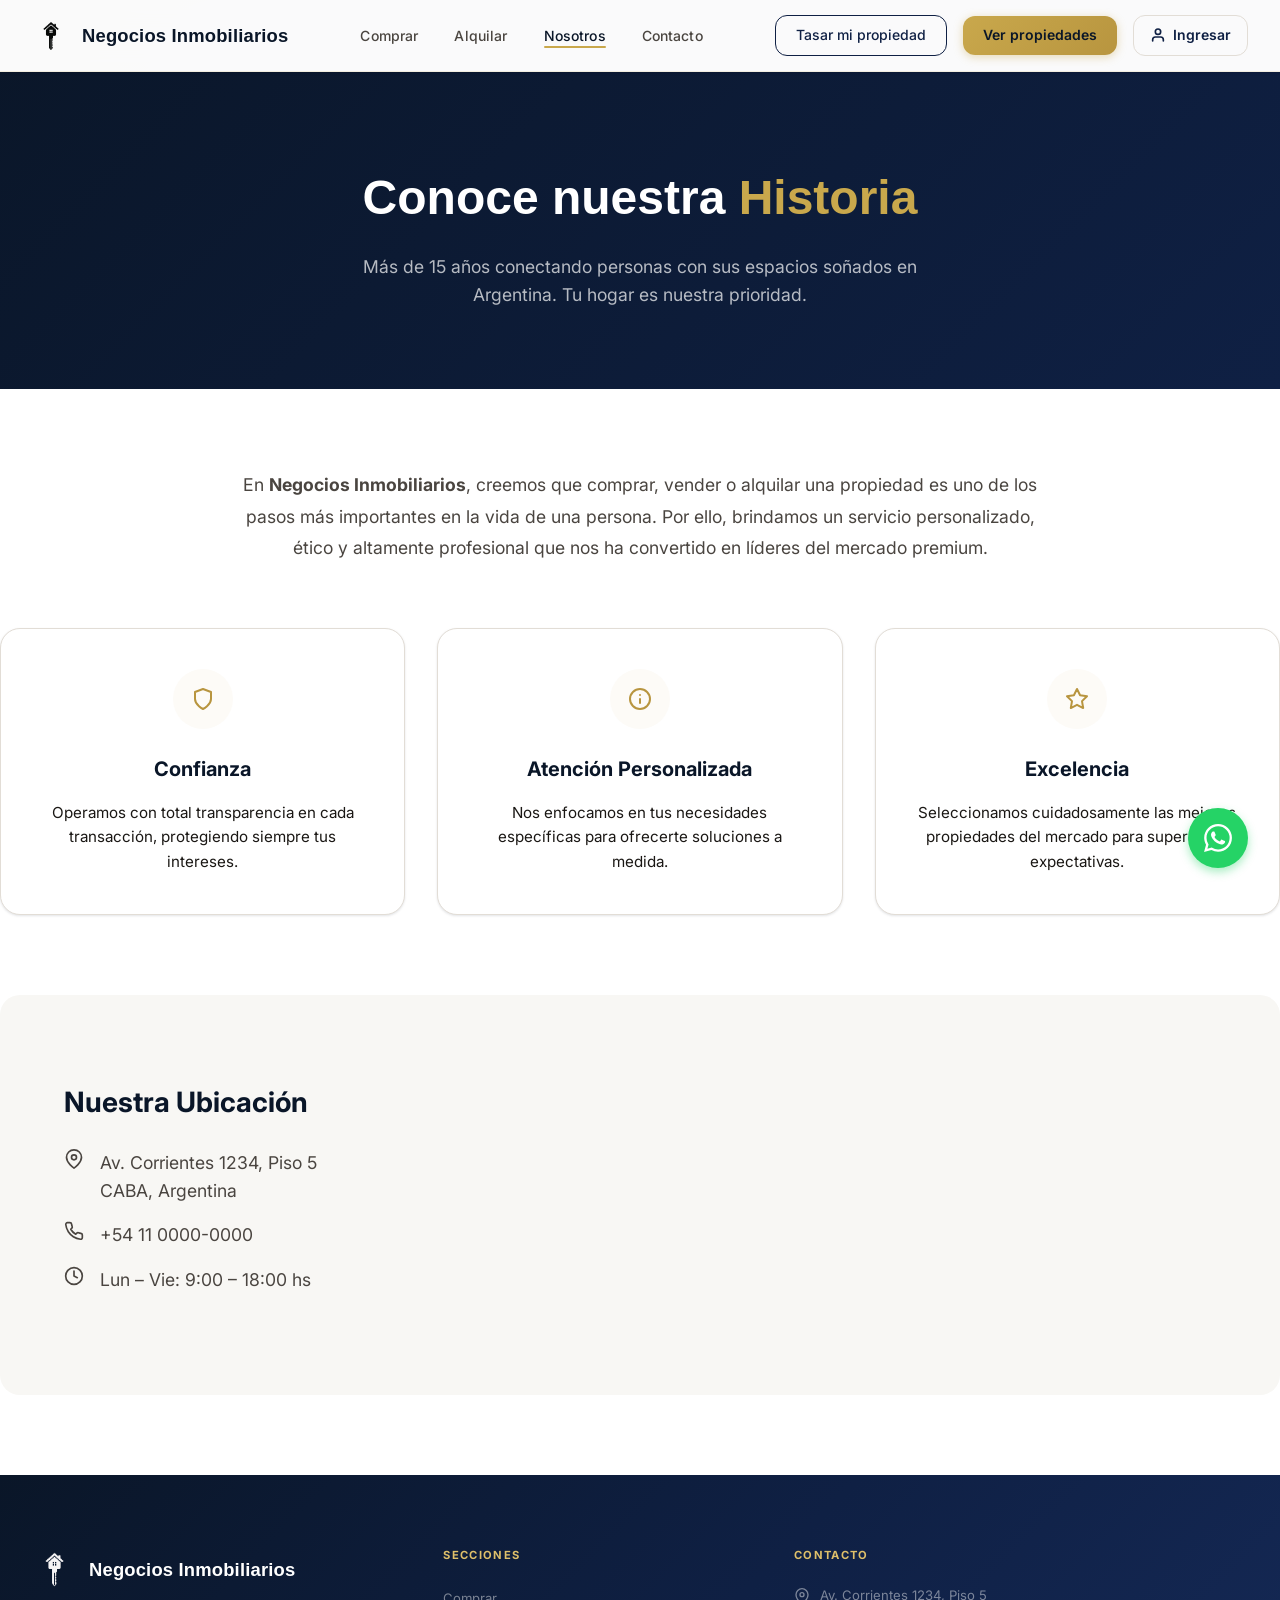
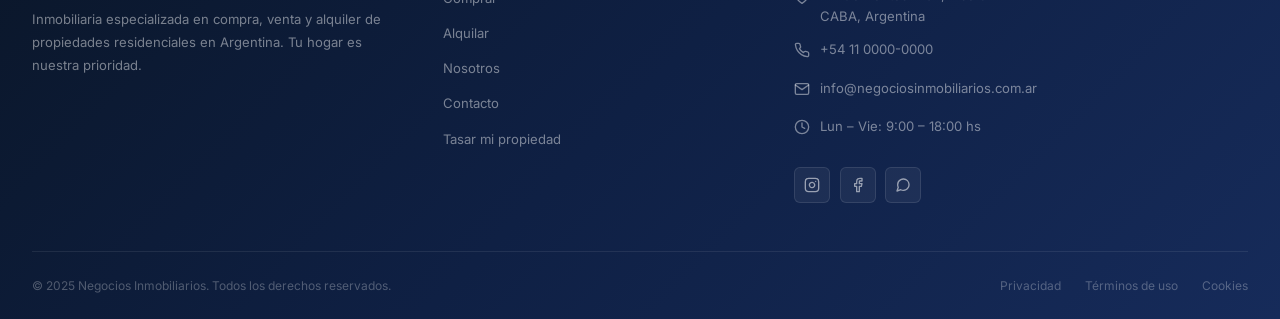
==== pages/nosotros.html @ 0c7b9d10 "proceso de perfeccionamiento de views y creación de nosotros" ====
<!DOCTYPE html>
<html lang="es-AR">
<head>
  <meta charset="UTF-8" />
  <meta name="viewport" content="width=device-width, initial-scale=1.0" />

  <title>Nosotros | Negocios Inmobiliarios</title>
  <meta name="description" content="Conoce la historia, visión y valores de Negocios Inmobiliarios. Especialistas en propiedades premium." />
  <meta name="robots" content="index, follow" />
  
  <!-- Favicon -->
  <link rel="icon" href="../assets/media/logo.ico" />

  <!-- Google Fonts -->
  <link rel="preconnect" href="https://fonts.googleapis.com" />
  <link rel="preconnect" href="https://fonts.gstatic.com" crossorigin />

  <!-- Stylesheets -->
  <link rel="stylesheet" href="../assets/styles/style.css" />
</head>

<body class="inner-page">

  <!-- =============================================
       NAVBAR
       ============================================= -->
  <header>
    <nav id="navbar" class="navbar scrolled" role="navigation" aria-label="Navegación principal">
      <a href="../index.html" class="nav-logo" aria-label="Negocios Inmobiliarios - Inicio">
        <img src="../assets/media/logoLight.png" alt="Negocios Inmobiliarios" class="logo-light" />
        <img src="../assets/media/logoDark.png" alt="Negocios Inmobiliarios" class="logo-dark" />
        <span class="logo-text">Negocios Inmobiliarios</span>
      </a>

      <ul class="nav-menu" role="list">
        <li><a href="../index.html#propiedades" class="nav-link" id="nav-comprar">Comprar</a></li>
        <li><a href="../index.html#propiedades" class="nav-link" id="nav-alquilar">Alquilar</a></li>
        <li><a href="nosotros.html" class="nav-link active" id="nav-nosotros">Nosotros</a></li>
        <li><a href="../index.html#contacto" class="nav-link" id="nav-contacto">Contacto</a></li>
      </ul>

      <div class="nav-actions">
        <a href="../index.html#contacto" class="nav-cta" id="nav-cta-tasar">Tasar mi propiedad</a>
        <a href="../index.html#propiedades" class="btn-nav-primary" id="nav-cta-ver">Ver propiedades</a>
        <a href="admin/panelAdmin.html" class="nav-login-btn" aria-label="Iniciar Sesión" title="Panel de Administración">
          <svg xmlns="http://www.w3.org/2000/svg" width="16" height="16" viewBox="0 0 24 24" fill="none" stroke="currentColor" stroke-width="2.5" stroke-linecap="round" stroke-linejoin="round" aria-hidden="true"><path d="M20 21v-2a4 4 0 0 0-4-4H8a4 4 0 0 0-4 4v2"/><circle cx="12" cy="7" r="4"/></svg>
          Ingresar
        </a>
      </div>

      <button class="hamburger" id="hamburger" aria-label="Abrir menú" aria-expanded="false" aria-controls="mobileNav">
        <span></span><span></span><span></span>
      </button>
    </nav>

    <!-- Mobile nav -->
    <nav id="mobileNav" class="mobile-nav" aria-label="Menú móvil">
      <a href="../index.html#propiedades" class="nav-link">Comprar</a>
      <a href="../index.html#propiedades" class="nav-link">Alquilar</a>
      <a href="nosotros.html" class="nav-link active">Nosotros</a>
      <a href="../index.html#contacto" class="nav-link">Contacto</a>
      <div class="mobile-nav-actions" style="flex-direction:column; gap:0.5rem;">
        <a href="../index.html#contacto" class="nav-cta" style="border-color:var(--navy-800);color:var(--navy-800); text-align:center;">Tasar mi propiedad</a>
        <a href="../index.html#propiedades" class="btn-nav-primary" style="text-align:center;">Ver propiedades</a>
        <a href="admin/panelAdmin.html" class="btn-nav-primary" style="background:var(--navy-900); color:var(--white); text-align:center; display:flex; align-items:center; justify-content:center; gap:0.5rem;">
          <svg xmlns="http://www.w3.org/2000/svg" width="16" height="16" viewBox="0 0 24 24" fill="none" stroke="currentColor" stroke-width="2.5" stroke-linecap="round" stroke-linejoin="round" aria-hidden="true"><path d="M20 21v-2a4 4 0 0 0-4-4H8a4 4 0 0 0-4 4v2"/><circle cx="12" cy="7" r="4"/></svg>
          Ingresar
        </a>
      </div>
    </nav>
  </header>

  <main>
    <!-- Hero Nosotros -->
    <section class="nosotros-hero">
      <div class="container">
        <h1 class="nosotros-title">Conoce nuestra <strong>Historia</strong></h1>
        <p class="nosotros-subtitle">Más de 15 años conectando personas con sus espacios soñados en Argentina. Tu hogar es nuestra prioridad.</p>
      </div>
    </section>

    <section class="nosotros-content container">
      <!-- Info Breve -->
      <div class="nosotros-info reveal">
        <p>En <strong>Negocios Inmobiliarios</strong>, creemos que comprar, vender o alquilar una propiedad es uno de los pasos más importantes en la vida de una persona. Por ello, brindamos un servicio personalizado, ético y altamente profesional que nos ha convertido en líderes del mercado premium.</p>
      </div>

      <!-- Valores -->
      <div class="nosotros-values reveal reveal-delay-1">
        <div class="value-card">
          <div class="value-icon">
            <svg xmlns="http://www.w3.org/2000/svg" width="24" height="24" viewBox="0 0 24 24" fill="none" stroke="currentColor" stroke-width="2" stroke-linecap="round" stroke-linejoin="round"><path d="M12 22s8-4 8-10V5l-8-3-8 3v7c0 6 8 10 8 10z"/></svg>
          </div>
          <h3 class="value-title">Confianza</h3>
          <p class="value-desc">Operamos con total transparencia en cada transacción, protegiendo siempre tus intereses.</p>
        </div>
        
        <div class="value-card">
          <div class="value-icon">
            <svg xmlns="http://www.w3.org/2000/svg" width="24" height="24" viewBox="0 0 24 24" fill="none" stroke="currentColor" stroke-width="2" stroke-linecap="round" stroke-linejoin="round"><circle cx="12" cy="12" r="10"/><line x1="12" y1="16" x2="12" y2="12"/><line x1="12" y1="8" x2="12.01" y2="8"/></svg>
          </div>
          <h3 class="value-title">Atención Personalizada</h3>
          <p class="value-desc">Nos enfocamos en tus necesidades específicas para ofrecerte soluciones a medida.</p>
        </div>
        
        <div class="value-card">
          <div class="value-icon">
            <svg xmlns="http://www.w3.org/2000/svg" width="24" height="24" viewBox="0 0 24 24" fill="none" stroke="currentColor" stroke-width="2" stroke-linecap="round" stroke-linejoin="round"><polygon points="12 2 15.09 8.26 22 9.27 17 14.14 18.18 21.02 12 17.77 5.82 21.02 7 14.14 2 9.27 8.91 8.26 12 2"/></svg>
          </div>
          <h3 class="value-title">Excelencia</h3>
          <p class="value-desc">Seleccionamos cuidadosamente las mejores propiedades del mercado para superar tus expectativas.</p>
        </div>
      </div>

      <!-- Location -->
      <div class="nosotros-location reveal reveal-delay-2">
        <div class="nosotros-address">
          <h3>Nuestra Ubicación</h3>
          <p>
            <svg xmlns="http://www.w3.org/2000/svg" width="20" height="20" viewBox="0 0 24 24" fill="none" stroke="currentColor" stroke-width="2" stroke-linecap="round" stroke-linejoin="round"><path d="M21 10c0 7-9 13-9 13s-9-6-9-13a9 9 0 0 1 18 0z"/><circle cx="12" cy="10" r="3"/></svg>
            Av. Corrientes 1234, Piso 5<br/>CABA, Argentina
          </p>
          <p>
            <svg xmlns="http://www.w3.org/2000/svg" width="20" height="20" viewBox="0 0 24 24" fill="none" stroke="currentColor" stroke-width="2" stroke-linecap="round" stroke-linejoin="round"><path d="M22 16.92v3a2 2 0 0 1-2.18 2 19.79 19.79 0 0 1-8.63-3.07 19.5 19.5 0 0 1-6-6 19.79 19.79 0 0 1-3.07-8.67A2 2 0 0 1 4.11 2h3a2 2 0 0 1 2 1.72 12.84 12.84 0 0 0 .7 2.81 2 2 0 0 1-.45 2.11L8.09 9.91a16 16 0 0 0 6 6l1.27-1.27a2 2 0 0 1 2.11-.45 12.84 12.84 0 0 0 2.81.7A2 2 0 0 1 22 16.92z"/></svg>
            +54 11 0000-0000
          </p>
          <p>
            <svg xmlns="http://www.w3.org/2000/svg" width="20" height="20" viewBox="0 0 24 24" fill="none" stroke="currentColor" stroke-width="2" stroke-linecap="round" stroke-linejoin="round"><circle cx="12" cy="12" r="10"/><polyline points="12 6 12 12 16 14"/></svg>
            Lun – Vie: 9:00 – 18:00 hs
          </p>
        </div>
        <div class="nosotros-map">
          <!-- Placeholder map using an iframe to an empty src or generic map view -->
          <iframe src="https://www.google.com/maps/embed?pb=!1m18!1m12!1m3!1d3284.0168878894506!2d-58.38414538477038!3d-34.6037388804594!2m3!1f0!2f0!3f0!3m2!1i1024!2i768!4f13.1!3m3!1m2!1s0x95bccacf73b06eeb%3A0xc6a8274d472bf624!2sAv.%20Corrientes%201234%2C%20C1043%20CABA!5e0!3m2!1sen!2sar!4v1680000000000!5m2!1sen!2sar" allowfullscreen="" loading="lazy" referrerpolicy="no-referrer-when-downgrade"></iframe>
        </div>
      </div>
    </section>
  </main>

  <!-- =============================================
       FOOTER
       ============================================= -->
  <footer class="footer" role="contentinfo">
    <div class="container">
      <div class="footer-grid">

        <!-- Brand -->
        <div class="footer-brand">
          <a href="../index.html" class="nav-logo" aria-label="Negocios Inmobiliarios">
            <img src="../assets/media/logoLight.png" alt="Negocios Inmobiliarios" style="height: 45px; width: auto;" />
            <span class="logo-text">Negocios Inmobiliarios</span>
          </a>
          <p class="footer-desc">
            Inmobiliaria especializada en compra, venta y alquiler de propiedades residenciales en Argentina. Tu hogar es nuestra prioridad.
          </p>
        </div>

        <!-- Secciones del Header -->
        <nav aria-labelledby="footer-sections-title">
          <div class="footer-col-title" id="footer-sections-title">Secciones</div>
          <ul class="footer-links">
            <li><a href="../index.html#propiedades">Comprar</a></li>
            <li><a href="../index.html#propiedades">Alquilar</a></li>
            <li><a href="nosotros.html">Nosotros</a></li>
            <li><a href="../index.html#contacto">Contacto</a></li>
            <li><a href="../index.html#contacto">Tasar mi propiedad</a></li>
          </ul>
        </nav>

        <!-- Contacto y Redes Sociales -->
        <div>
          <div class="footer-col-title">Contacto</div>
          <address class="footer-contact" style="font-style:normal;">
            <div class="footer-contact-item">
              <span class="footer-contact-icon" aria-hidden="true"><svg xmlns="http://www.w3.org/2000/svg" width="16" height="16" viewBox="0 0 24 24" fill="none" stroke="currentColor" stroke-width="2" stroke-linecap="round" stroke-linejoin="round"><path d="M21 10c0 7-9 13-9 13s-9-6-9-13a9 9 0 0 1 18 0z"></path><circle cx="12" cy="10" r="3"></circle></svg></span>
              <span>Av. Corrientes 1234, Piso 5<br>CABA, Argentina</span>
            </div>
            <div class="footer-contact-item">
              <span class="footer-contact-icon" aria-hidden="true"><svg xmlns="http://www.w3.org/2000/svg" width="16" height="16" viewBox="0 0 24 24" fill="none" stroke="currentColor" stroke-width="2" stroke-linecap="round" stroke-linejoin="round"><path d="M22 16.92v3a2 2 0 0 1-2.18 2 19.79 19.79 0 0 1-8.63-3.07 19.5 19.5 0 0 1-6-6 19.79 19.79 0 0 1-3.07-8.67A2 2 0 0 1 4.11 2h3a2 2 0 0 1 2 1.72 12.84 12.84 0 0 0 .7 2.81 2 2 0 0 1-.45 2.11L8.09 9.91a16 16 0 0 0 6 6l1.27-1.27a2 2 0 0 1 2.11-.45 12.84 12.84 0 0 0 2.81.7A2 2 0 0 1 22 16.92z"></path></svg></span>
              <a href="tel:+541100000000" style="color:inherit;">+54 11 0000-0000</a>
            </div>
            <div class="footer-contact-item">
              <span class="footer-contact-icon" aria-hidden="true"><svg xmlns="http://www.w3.org/2000/svg" width="16" height="16" viewBox="0 0 24 24" fill="none" stroke="currentColor" stroke-width="2" stroke-linecap="round" stroke-linejoin="round"><path d="M4 4h16c1.1 0 2 .9 2 2v12c0 1.1-.9 2-2 2H4c-1.1 0-2-.9-2-2V6c0-1.1.9-2 2-2z"></path><polyline points="22,6 12,13 2,6"></polyline></svg></span>
              <a href="mailto:info@negociosinmobiliarios.com.ar" style="color:inherit;">info@negociosinmobiliarios.com.ar</a>
            </div>
            <div class="footer-contact-item">
              <span class="footer-contact-icon" aria-hidden="true"><svg xmlns="http://www.w3.org/2000/svg" width="16" height="16" viewBox="0 0 24 24" fill="none" stroke="currentColor" stroke-width="2" stroke-linecap="round" stroke-linejoin="round"><circle cx="12" cy="12" r="10"></circle><polyline points="12 6 12 12 16 14"></polyline></svg></span>
              <span>Lun – Vie: 9:00 – 18:00 hs</span>
            </div>
          </address>

          <!-- Redes Sociales movidas aquí -->
          <div class="footer-socials" aria-label="Redes sociales" style="margin-top: 1.5rem;">
            <a href="#" class="social-btn" aria-label="Instagram">
              <svg xmlns="http://www.w3.org/2000/svg" width="16" height="16" viewBox="0 0 24 24" fill="none" stroke="currentColor" stroke-width="2" stroke-linecap="round" stroke-linejoin="round"><rect width="20" height="20" x="2" y="2" rx="5"/><path d="M16 11.37A4 4 0 1 1 12.63 8 4 4 0 0 1 16 11.37z"/><line x1="17.5" x2="17.51" y1="6.5" y2="6.5"/></svg>
            </a>
            <a href="#" class="social-btn" aria-label="Facebook">
              <svg xmlns="http://www.w3.org/2000/svg" width="16" height="16" viewBox="0 0 24 24" fill="none" stroke="currentColor" stroke-width="2" stroke-linecap="round" stroke-linejoin="round"><path d="M18 2h-3a5 5 0 0 0-5 5v3H7v4h3v8h4v-8h3l1-4h-4V7a1 1 0 0 1 1-1h3z"/></svg>
            </a>
            <a href="https://wa.me/541100000000" class="social-btn" aria-label="WhatsApp" target="_blank" rel="noopener noreferrer">
              <svg xmlns="http://www.w3.org/2000/svg" width="16" height="16" viewBox="0 0 24 24" fill="none" stroke="currentColor" stroke-width="2" stroke-linecap="round" stroke-linejoin="round"><path d="M21 11.5a8.38 8.38 0 0 1-.9 3.8 8.5 8.5 0 0 1-7.6 4.7 8.38 8.38 0 0 1-3.8-.9L3 21l1.9-5.7a8.38 8.38 0 0 1-.9-3.8 8.5 8.5 0 0 1 4.7-7.6 8.38 8.38 0 0 1 3.8-.9h.5a8.48 8.48 0 0 1 8 8v.5z"/></svg>
            </a>
          </div>
        </div>

      </div>

      <div class="footer-bottom">
        <span>© 2025 Negocios Inmobiliarios. Todos los derechos reservados.</span>
        <nav class="footer-bottom-links" aria-label="Links legales">
          <a href="#">Privacidad</a>
          <a href="#">Términos de uso</a>
          <a href="#">Cookies</a>
        </nav>
      </div>
    </div>
  </footer>

  <!-- WhatsApp Flotante -->
  <a href="https://wa.me/541100000000" class="whatsapp-float" target="_blank" rel="noopener noreferrer" aria-label="Contactar por WhatsApp">
    <svg xmlns="http://www.w3.org/2000/svg" width="28" height="28" viewBox="0 0 24 24" fill="currentColor">
      <path d="M17.472 14.382c-.297-.149-1.758-.867-2.03-.967-.273-.099-.471-.148-.67.15-.197.297-.767.966-.94 1.164-.173.199-.347.223-.644.075-.297-.15-1.255-.463-2.39-1.475-.883-.788-1.48-1.761-1.653-2.059-.173-.297-.018-.458.13-.606.134-.133.298-.347.446-.52.149-.174.198-.298.298-.497.099-.198.05-.371-.025-.52-.075-.149-.669-1.612-.916-2.207-.242-.579-.487-.5-.669-.51a12.8 12.8 0 0 0-.57-.01c-.198 0-.52.074-.792.372-.272.297-1.04 1.016-1.04 2.479 0 1.462 1.065 2.875 1.213 3.074.149.198 2.096 3.2 5.077 4.487.709.306 1.262.489 1.694.625.712.227 1.36.195 1.871.118.571-.085 1.758-.719 2.006-1.413.248-.694.248-1.289.173-1.413-.074-.124-.272-.198-.57-.347m-5.421 7.403h-.004a9.87 9.87 0 0 1-5.031-1.378l-.361-.214-3.741.982.998-3.648-.235-.374a9.86 9.86 0 0 1-1.51-5.26c.001-5.45 4.436-9.884 9.888-9.884 2.64 0 5.122 1.03 6.988 2.898a9.825 9.825 0 0 1 2.893 6.994c-.003 5.45-4.437 9.884-9.885 9.884m8.413-18.297A11.815 11.815 0 0 0 12.05 0C5.495 0 .16 5.335.157 11.892c0 2.096.547 4.142 1.588 5.945L.057 24l6.305-1.654a11.882 11.882 0 0 0 5.683 1.448h.005c6.554 0 11.89-5.335 11.893-11.893a11.821 11.821 0 0 0-3.48-8.413Z"/>
    </svg>
  </a>

  <!-- JS -->
  <script src="../assets/js/main.js" defer></script>
</body>
</html>
---- assets/styles/style.css ----
/* =============================================
   NEGOCIOS INMOBILIARIOS — STYLESHEET PREMIUM
   Paleta: Navy · Blanco · Dorado
   ============================================= */

/* --- Google Fonts --- */
@import url('https://fonts.googleapis.com/css2?family=Playfair+Display:wght@400;500;600;700&family=Inter:wght@300;400;500;600;700&display=swap');

/* --- CSS Custom Properties --- */
:root {
  --navy-900: #0a1628;
  --navy-800: #0f2044;
  --navy-700: #162b5a;
  --navy-600: #1e3a73;
  --navy-500: #264d96;

  --gold-400: #c9a84c;
  --gold-500: #b8953f;
  --gold-300: #dfc06a;
  --gold-100: #f5e8c0;

  --white: #ffffff;
  --off-white: #f8f7f4;
  --gray-100: #f0ede8;
  --gray-200: #e2ddd6;
  --gray-300: #c8c1b8;
  --gray-500: #8a8278;
  --gray-700: #4a4540;
  --gray-900: #1a1714;

  --font-heading: 'Space Grotesk', sans-serif;
  --font-body: 'Inter', -apple-system, sans-serif;

  --shadow-sm: 0 1px 3px rgba(10, 22, 40, 0.08), 0 1px 2px rgba(10, 22, 40, 0.04);
  --shadow-md: 0 4px 16px rgba(10, 22, 40, 0.10), 0 2px 6px rgba(10, 22, 40, 0.06);
  --shadow-lg: 0 10px 40px rgba(10, 22, 40, 0.14), 0 4px 12px rgba(10, 22, 40, 0.08);
  --shadow-xl: 0 20px 60px rgba(10, 22, 40, 0.20);

  --radius-sm: 6px;
  --radius-md: 12px;
  --radius-lg: 20px;
  --radius-xl: 32px;

  --transition: 0.3s cubic-bezier(0.4, 0, 0.2, 1);
  --transition-slow: 0.5s cubic-bezier(0.4, 0, 0.2, 1);
}

/* --- Reset & Base --- */
*,
*::before,
*::after {
  box-sizing: border-box;
  margin: 0;
  padding: 0;
}

html {
  scroll-behavior: smooth;
  font-size: 16px;
}

body {
  font-family: var(--font-body);
  color: var(--gray-900);
  background-color: var(--white);
  line-height: 1.6;
  -webkit-font-smoothing: antialiased;
  overflow-x: hidden;
}

img {
  display: block;
  max-width: 100%;
  height: auto;
}

a {
  text-decoration: none;
  color: inherit;
}

ul {
  list-style: none;
}

button {
  cursor: pointer;
  border: none;
  background: none;
  font-family: inherit;
}

input,
select,
textarea {
  font-family: inherit;
}

select {
  appearance: none;
  -webkit-appearance: none;
  -moz-appearance: none;
  background-image: url("data:image/svg+xml;charset=UTF-8,%3csvg xmlns='http://www.w3.org/2000/svg' viewBox='0 0 24 24' fill='none' stroke='%230a1628' stroke-width='2' stroke-linecap='round' stroke-linejoin='round'%3e%3cpolyline points='6 9 12 15 18 9'%3e%3c/polyline%3e%3c/svg%3e");
  background-repeat: no-repeat;
  background-position: right 0.75rem center;
  background-size: 16px;
  padding-right: 2rem;
}

/* =============================================
   NAVBAR
   ============================================= */
.navbar {
  position: fixed;
  top: 0;
  left: 0;
  right: 0;
  z-index: 1000;
  padding: 0 2rem;
  height: 72px;
  display: flex;
  align-items: center;
  justify-content: space-between;
  transition: background var(--transition), box-shadow var(--transition);
  background: transparent;
}

.navbar.scrolled {
  background: rgba(255, 255, 255, 0.96);
  backdrop-filter: blur(16px);
  -webkit-backdrop-filter: blur(16px);
  box-shadow: var(--shadow-sm);
  border-bottom: 1px solid rgba(201, 168, 76, 0.15);
}

.navbar.scrolled .nav-logo-text {
  color: var(--navy-900);
}

.navbar.scrolled .nav-logo-sub {
  color: var(--gold-500);
}

.navbar.scrolled .nav-link {
  color: var(--gray-700);
}

.navbar.scrolled .nav-link:hover {
  color: var(--navy-800);
}

.navbar.scrolled .nav-cta {
  border-color: var(--navy-800);
  color: var(--navy-800);
}

.navbar.scrolled .nav-cta:hover {
  background: var(--navy-800);
  color: var(--white);
}

.navbar.scrolled .hamburger span {
  background: var(--navy-900);
}

.nav-logo {
  display: flex;
  align-items: center;
  gap: 0.75rem;
  text-decoration: none;
  flex-shrink: 0;
}

.nav-logo img {
  height: 38px;
  width: auto;
  display: block;
}

.logo-text {
  font-family: var(--font-heading);
  font-size: 1.15rem;
  font-weight: 600;
  color: var(--white);
  letter-spacing: 0.01em;
  transition: color var(--transition);
}

.navbar.scrolled .logo-text,
.navbar.nav-open .logo-text {
  color: var(--navy-900);
}

/* Default (transparent navbar, on top of hero): show light logo, hide dark */
.nav-logo .logo-light {
  display: block;
}

.nav-logo .logo-dark {
  display: none;
}

/* Scrolled navbar (white background): show dark logo, hide light */
.navbar.scrolled .nav-logo .logo-light {
  display: none;
}

.navbar.scrolled .nav-logo .logo-dark {
  display: block;
}

/* Mobile nav open state on navbar */
.navbar.nav-open {
  background: rgba(255, 255, 255, 0.96) !important;
  backdrop-filter: blur(16px);
  -webkit-backdrop-filter: blur(16px);
  box-shadow: var(--shadow-sm);
  border-bottom: 1px solid rgba(201, 168, 76, 0.15);
}

.navbar.nav-open .nav-logo .logo-light {
  display: none;
}

.navbar.nav-open .nav-logo .logo-dark {
  display: block;
}

.navbar.nav-open .nav-link {
  color: var(--gray-700);
}

.navbar.nav-open .nav-cta {
  border-color: var(--navy-800);
  color: var(--navy-800);
}

.navbar.nav-open .nav-login-btn {
  color: var(--navy-800);
  border-color: var(--gray-200);
}

.navbar.nav-open .nav-login-btn:hover {
  background: var(--navy-800);
  color: var(--white);
  border-color: var(--navy-800);
}

.navbar.nav-open .hamburger span {
  background: var(--navy-900);
}

.nav-logo-sub {
  font-size: 0.58rem;
  font-weight: 400;
  letter-spacing: 0.15em;
  text-transform: uppercase;
  display: block;
  color: var(--gold-300);
  transition: color var(--transition);
}

.nav-menu {
  display: flex;
  align-items: center;
  gap: 0.25rem;
}

.nav-link {
  font-size: 0.875rem;
  font-weight: 500;
  color: rgba(255, 255, 255, 0.9);
  padding: 0.5rem 1rem;
  border-radius: var(--radius-sm);
  transition: color var(--transition), background var(--transition);
  letter-spacing: 0.01em;
  position: relative;
}

.nav-link::after {
  content: '';
  position: absolute;
  bottom: 4px;
  left: 50%;
  right: 50%;
  height: 2px;
  background: var(--gold-400);
  border-radius: 2px;
  transition: left var(--transition), right var(--transition);
}

.nav-link:hover::after,
.nav-link.active::after {
  left: 1rem;
  right: 1rem;
}

.nav-link:hover {
  color: var(--white);
}

.nav-actions {
  display: flex;
  align-items: center;
  gap: 1rem;
}

.nav-cta {
  font-size: 0.875rem;
  font-weight: 500;
  padding: 0.5rem 1.25rem;
  border-radius: var(--radius-md);
  border: 1.5px solid rgba(255, 255, 255, 0.7);
  color: var(--white);
  transition: all var(--transition);
}

.nav-cta:hover {
  background: rgba(255, 255, 255, 0.15);
  border-color: var(--white);
}

.btn-nav-primary {
  font-size: 0.875rem;
  font-weight: 600;
  padding: 0.5rem 1.25rem;
  border-radius: var(--radius-md);
  background: linear-gradient(135deg, var(--gold-400), var(--gold-500));
  color: var(--navy-900);
  transition: all var(--transition);
  box-shadow: 0 2px 10px rgba(201, 168, 76, 0.4);
}

.btn-nav-primary:hover {
  transform: translateY(-1px);
  box-shadow: 0 4px 16px rgba(201, 168, 76, 0.5);
}

.nav-login-btn {
  display: flex;
  align-items: center;
  gap: 0.45rem;
  font-size: 0.875rem;
  font-weight: 600;
  padding: 0.5rem 1rem;
  border-radius: var(--radius-md);
  border: 1.5px solid rgba(255, 255, 255, 0.4);
  color: var(--white);
  transition: all var(--transition);
}

.nav-login-btn:hover {
  background: var(--white);
  color: var(--navy-900);
  border-color: var(--white);
}

.navbar.scrolled .nav-login-btn {
  color: var(--navy-800);
  border-color: var(--gray-200);
}

.navbar.scrolled .nav-login-btn:hover {
  background: var(--navy-800);
  color: var(--white);
  border-color: var(--navy-800);
}

.hamburger {
  display: none;
  flex-direction: column;
  gap: 5px;
  padding: 6px;
  cursor: pointer;
}

.hamburger span {
  display: block;
  width: 24px;
  height: 2px;
  background: var(--white);
  border-radius: 2px;
  transition: all var(--transition);
}

.hamburger.open span:nth-child(1) {
  transform: translateY(7px) rotate(45deg);
}

.hamburger.open span:nth-child(2) {
  opacity: 0;
}

.hamburger.open span:nth-child(3) {
  transform: translateY(-7px) rotate(-45deg);
}

.mobile-nav {
  display: none;
  position: fixed;
  top: 72px;
  left: 0;
  right: 0;
  background: var(--white);
  border-bottom: 1px solid var(--gray-200);
  padding: 1rem 2rem 1.5rem;
  z-index: 999;
  box-shadow: var(--shadow-lg);
  transform: translateY(-110%);
  opacity: 0;
  transition: transform var(--transition), opacity var(--transition);
}

.mobile-nav.open {
  transform: translateY(0);
  opacity: 1;
}

.mobile-nav .nav-link {
  color: var(--gray-700);
  display: block;
  padding: 0.75rem 0;
  border-bottom: 1px solid var(--gray-100);
}

.mobile-nav .nav-link::after {
  display: none;
}

.mobile-nav .nav-link:last-of-type {
  border-bottom: none;
}

.mobile-nav .nav-link:hover {
  color: var(--navy-800);
}

.mobile-nav-actions {
  display: flex;
  gap: 0.75rem;
  margin-top: 1.25rem;
}

/* =============================================
   HERO SECTION
   ============================================= */
.hero {
  position: relative;
  min-height: 100vh;
  display: flex;
  flex-direction: column;
  align-items: center;
  justify-content: center;
  overflow: hidden;
  padding: 0 1.5rem;
}

.hero-bg {
  position: absolute;
  inset: 0;
  background-image: url('../media/hero.jpg');
  background-size: cover;
  background-position: center 40%;
  z-index: 0;
  transform: scale(1.05);
  animation: heroZoom 12s ease-out forwards;
}

@keyframes heroZoom {
  from {
    transform: scale(1.05);
  }

  to {
    transform: scale(1.0);
  }
}

.hero-overlay {
  position: absolute;
  inset: 0;
  background: linear-gradient(to bottom, rgba(10, 22, 40, 0.45) 0%, rgba(10, 22, 40, 0.3) 50%, rgba(10, 22, 40, 0.65) 100%);
  z-index: 1;
}

.hero-content {
  position: relative;
  z-index: 2;
  text-align: center;
  max-width: 860px;
  width: 100%;
  animation: fadeUp 0.9s ease-out 0.2s both;
}

@keyframes fadeUp {
  from {
    opacity: 0;
    transform: translateY(30px);
  }

  to {
    opacity: 1;
    transform: translateY(0);
  }
}

.hero-badge {
  display: inline-flex;
  align-items: center;
  gap: 0.5rem;
  background: rgba(201, 168, 76, 0.15);
  border: 1px solid rgba(201, 168, 76, 0.4);
  border-radius: 100px;
  padding: 0.35rem 1rem;
  font-size: 0.72rem;
  font-weight: 600;
  color: var(--gold-300);
  letter-spacing: 0.12em;
  text-transform: uppercase;
  margin-bottom: 1.5rem;
  backdrop-filter: blur(8px);
}

.hero-badge-dot {
  width: 6px;
  height: 6px;
  border-radius: 50%;
  background: var(--gold-400);
  animation: pulse 2s infinite;
}

@keyframes pulse {

  0%,
  100% {
    opacity: 1;
    transform: scale(1);
  }

  50% {
    opacity: 0.5;
    transform: scale(1.5);
  }
}

.hero-title {
  font-family: var(--font-heading);
  font-size: clamp(2.8rem, 6vw, 5.5rem);
  font-weight: 400;
  color: var(--white);
  line-height: 1.08;
  letter-spacing: -0.01em;
  margin-bottom: 1.25rem;
  text-shadow: 0 4px 16px rgba(0, 0, 0, 0.5), 0 2px 8px rgba(0, 0, 0, 0.4);
}

.hero-title strong {
  font-weight: 600;
  color: var(--gold-300);
  display: block;
}

.hero-subtitle {
  font-size: clamp(1rem, 2vw, 1.15rem);
  color: rgba(255, 255, 255, 0.95);
  max-width: 520px;
  margin: 0 auto 2.5rem;
  font-weight: 500;
  line-height: 1.7;
  text-shadow: 0 2px 8px rgba(0, 0, 0, 0.5);
}

/* Search Bar */
.hero-search {
  background: rgba(255, 255, 255, 0.97);
  backdrop-filter: blur(20px);
  border-radius: var(--radius-xl);
  padding: 0.5rem;
  display: flex;
  align-items: center;
  box-shadow: var(--shadow-xl), 0 0 0 1px rgba(201, 168, 76, 0.2);
  max-width: 800px;
  margin: 0 auto;
  animation: fadeUp 0.9s ease-out 0.5s both;
}

.search-group {
  flex: 1;
  display: flex;
  flex-direction: column;
  padding: 0.5rem 1.25rem;
  border-right: 1px solid var(--gray-200);
}

.search-group:last-of-type {
  border-right: none;
}

.search-group label {
  display: block;
  font-size: 0.6rem;
  font-weight: 700;
  letter-spacing: 0.12em;
  text-transform: uppercase;
  color: var(--navy-700);
  margin-bottom: 3px;
}

.search-group input,
.search-group select {
  border: none;
  outline: none;
  background-color: transparent;
  font-size: 0.875rem;
  color: var(--gray-900);
  font-weight: 500;
}

.search-group select {
  cursor: pointer;
  background-position: right center;
  padding-right: 1.5rem;
  border-radius: var(--radius-sm);
}

.search-group select option {
  background: var(--white);
  color: var(--navy-900);
}

.search-group select option:checked,
.search-group select option:hover {
  background: #3b82f6 linear-gradient(0deg, #3b82f6 0%, #3b82f6 100%);
  color: var(--white);
}

.search-group input::placeholder {
  color: var(--gray-500);
  font-weight: 400;
}

.btn-search {
  background: linear-gradient(135deg, var(--navy-800), var(--navy-700));
  color: var(--white);
  font-size: 0.875rem;
  font-weight: 600;
  padding: 0.875rem 1.75rem;
  border-radius: calc(var(--radius-xl) - 4px);
  display: flex;
  align-items: center;
  gap: 0.5rem;
  transition: all var(--transition);
  letter-spacing: 0.03em;
  white-space: nowrap;
  flex-shrink: 0;
}

.btn-search:hover {
  background: linear-gradient(135deg, var(--gold-500), var(--gold-400));
  color: var(--navy-900);
  transform: scale(1.02);
  box-shadow: 0 4px 16px rgba(201, 168, 76, 0.4);
}

/* Hero Stats */
.hero-stats {
  position: relative;
  z-index: 2;
  display: flex;
  gap: 2.5rem;
  margin-top: 3.5rem;
  justify-content: center;
  animation: fadeUp 0.9s ease-out 0.7s both;
}

.stat-item {
  text-align: center;
}

.stat-value {
  font-family: var(--font-heading);
  font-size: 2.2rem;
  font-weight: 600;
  color: var(--gold-300);
  line-height: 1;
}

.stat-label {
  font-size: 0.68rem;
  font-weight: 500;
  color: rgba(255, 255, 255, 0.65);
  letter-spacing: 0.08em;
  text-transform: uppercase;
  margin-top: 4px;
}

.stat-divider {
  width: 1px;
  background: rgba(255, 255, 255, 0.18);
  align-self: stretch;
}

.hero-scroll {
  position: absolute;
  bottom: 2.5rem;
  left: 50%;
  transform: translateX(-50%);
  z-index: 2;
  display: flex;
  flex-direction: column;
  align-items: center;
  gap: 0.5rem;
  color: rgba(255, 255, 255, 0.55);
  font-size: 0.65rem;
  letter-spacing: 0.12em;
  text-transform: uppercase;
  animation: fadeUp 0.9s ease-out 1s both;
}

.scroll-line {
  width: 1px;
  height: 40px;
  background: linear-gradient(to bottom, rgba(255, 255, 255, 0.55), transparent);
  animation: scrollAnim 2s ease-in-out infinite;
}

@keyframes scrollAnim {
  0% {
    height: 40px;
    opacity: 1;
  }

  100% {
    height: 8px;
    opacity: 0;
  }
}

/* =============================================
   COMMONS
   ============================================= */
section {
  padding: 6rem 0;
}

.container {
  max-width: 1280px;
  margin: 0 auto;
  padding: 0 2rem;
}

.section-header {
  display: flex;
  align-items: flex-end;
  justify-content: space-between;
  margin-bottom: 3rem;
  gap: 1rem;
}

.section-tag {
  font-size: 0.68rem;
  font-weight: 700;
  letter-spacing: 0.15em;
  text-transform: uppercase;
  color: var(--gold-500);
  margin-bottom: 0.5rem;
  display: block;
}

.section-title {
  font-family: var(--font-heading);
  font-size: clamp(1.8rem, 3.5vw, 2.8rem);
  font-weight: 400;
  color: var(--navy-900);
  line-height: 1.15;
}

.section-title strong {
  font-weight: 600;
}

.section-subtitle {
  font-size: 0.875rem;
  color: var(--gray-500);
  max-width: 460px;
  line-height: 1.7;
  margin-top: 0.5rem;
}

.section-link {
  font-size: 0.875rem;
  font-weight: 600;
  color: var(--navy-700);
  display: flex;
  align-items: center;
  gap: 0.4rem;
  letter-spacing: 0.03em;
  transition: all var(--transition);
  white-space: nowrap;
  flex-shrink: 0;
}

.section-link:hover {
  color: var(--gold-500);
  gap: 0.7rem;
}

/* =============================================
   FILTERS & GRID
   ============================================= */
.listings-controls {
  display: flex;
  align-items: center;
  justify-content: space-between;
  margin-bottom: 2rem;
  flex-wrap: wrap;
  gap: 1rem;
}

.filter-tabs {
  display: flex;
  align-items: center;
  gap: 0.5rem;
  flex-wrap: wrap;
}

.filter-tab {
  font-size: 0.78rem;
  font-weight: 600;
  padding: 0.45rem 1.1rem;
  border-radius: 100px;
  border: 1.5px solid var(--gray-200);
  color: var(--gray-500);
  transition: all var(--transition);
  background: var(--white);
}

.filter-tab:hover {
  border-color: var(--navy-600);
  color: var(--navy-700);
}

.filter-tab.active {
  background: var(--navy-800);
  border-color: var(--navy-800);
  color: var(--white);
  box-shadow: var(--shadow-md);
}

.sort-control {
  display: flex;
  align-items: center;
  gap: 0.5rem;
  font-size: 0.78rem;
  color: var(--gray-500);
}

.sort-control select {
  border: none;
  outline: none;
  font-size: 0.82rem;
  font-weight: 600;
  color: var(--navy-800);
  cursor: pointer;
  background-color: transparent;
  background-image: url("data:image/svg+xml;charset=UTF-8,%3csvg xmlns='http://www.w3.org/2000/svg' viewBox='0 0 24 24' fill='none' stroke='%230f2044' stroke-width='2' stroke-linecap='round' stroke-linejoin='round'%3e%3cpolyline points='6 9 12 15 18 9'%3e%3c/polyline%3e%3c/svg%3e");
  background-position: right center;
  padding-right: 1.25rem;
}

/* =============================================
   PROPERTY CARDS
   ============================================= */
.properties-grid {
  display: grid;
  grid-template-columns: repeat(4, 1fr);
  gap: 1.5rem;
}

.property-card {
  background: var(--white);
  border-radius: var(--radius-lg);
  overflow: hidden;
  box-shadow: var(--shadow-sm);
  border: 1px solid var(--gray-100);
  transition: transform var(--transition), box-shadow var(--transition);
  cursor: pointer;
}

.property-card:hover {
  transform: translateY(-6px);
  box-shadow: var(--shadow-lg);
}

.card-image-wrap {
  position: relative;
  overflow: hidden;
  aspect-ratio: 4/3;
}

.card-image-wrap img {
  width: 100%;
  height: 100%;
  object-fit: cover;
  transition: transform var(--transition-slow);
}

.property-card:hover .card-image-wrap img {
  transform: scale(1.06);
}

.card-badge {
  position: absolute;
  top: 0.875rem;
  left: 0.875rem;
  font-size: 0.62rem;
  font-weight: 700;
  letter-spacing: 0.1em;
  text-transform: uppercase;
  padding: 0.28rem 0.7rem;
  border-radius: 100px;
  backdrop-filter: blur(8px);
}

.badge-disponible {
  background: rgba(16, 185, 129, 0.88);
  color: var(--white);
}

.badge-reservado {
  background: rgba(245, 158, 11, 0.9);
  color: var(--white);
}

.badge-vendido {
  background: rgba(239, 68, 68, 0.88);
  color: var(--white);
}

.card-favorite {
  position: absolute;
  top: 0.875rem;
  right: 0.875rem;
  width: 32px;
  height: 32px;
  background: rgba(255, 255, 255, 0.92);
  border-radius: 50%;
  display: flex;
  align-items: center;
  justify-content: center;
  font-size: 0.875rem;
  transition: all var(--transition);
  box-shadow: var(--shadow-sm);
}

.card-favorite:hover {
  background: var(--white);
  transform: scale(1.12);
}

.card-favorite.active {
  color: #ef4444;
}

.card-type {
  position: absolute;
  bottom: 0.875rem;
  right: 0.875rem;
  background: rgba(10, 22, 40, 0.72);
  color: rgba(255, 255, 255, 0.92);
  font-size: 0.62rem;
  font-weight: 600;
  letter-spacing: 0.08em;
  text-transform: uppercase;
  padding: 0.22rem 0.55rem;
  border-radius: 4px;
  backdrop-filter: blur(4px);
}

.card-body {
  padding: 1.25rem;
}

.card-price {
  font-family: var(--font-heading);
  font-size: 1.45rem;
  font-weight: 600;
  color: var(--navy-900);
  line-height: 1;
  margin-bottom: 0.35rem;
}

.card-price-unit {
  font-size: 0.72rem;
  font-weight: 500;
  color: var(--gray-500);
  font-family: var(--font-body);
  margin-left: 4px;
}

.card-title {
  font-size: 0.9rem;
  font-weight: 600;
  color: var(--navy-800);
  margin-bottom: 0.3rem;
  line-height: 1.3;
}

.card-location {
  font-size: 0.78rem;
  color: var(--gray-500);
  display: flex;
  align-items: center;
  gap: 0.3rem;
  margin-bottom: 1rem;
}

.card-features {
  display: flex;
  align-items: center;
  gap: 1rem;
  padding-top: 1rem;
  border-top: 1px solid var(--gray-100);
  flex-wrap: wrap;
}

.card-feature {
  display: flex;
  align-items: center;
  gap: 0.3rem;
  font-size: 0.75rem;
  color: var(--gray-500);
  font-weight: 500;
}

/* =============================================
   LOAD MORE
   ============================================= */
.load-more-wrap {
  text-align: center;
  margin-top: 3.5rem;
}

.btn-load-more {
  display: inline-flex;
  align-items: center;
  gap: 0.5rem;
  font-size: 0.875rem;
  font-weight: 600;
  color: var(--navy-800);
  padding: 0.875rem 2.5rem;
  border-radius: var(--radius-md);
  border: 1.5px solid var(--navy-800);
  transition: all var(--transition);
}

.btn-load-more:hover {
  background: var(--navy-800);
  color: var(--white);
  transform: translateY(-2px);
  box-shadow: var(--shadow-md);
}

/* =============================================
   WHY US
   ============================================= */
.why-us {
  background: var(--navy-900);
}

.why-us .section-tag {
  color: var(--gold-300);
}

.why-us .section-title {
  color: var(--white);
}

.why-us .section-subtitle {
  color: rgba(255, 255, 255, 0.55);
}

.why-grid {
  display: grid;
  grid-template-columns: 1fr 1fr;
  gap: 4rem;
  align-items: center;
  margin-top: 3rem;
}

.why-image-wrap {
  position: relative;
  aspect-ratio: 4/5;
}

.why-image-wrap img {
  width: 100%;
  height: 100%;
  object-fit: cover;
  border-radius: var(--radius-lg);
}

.why-card-float {
  position: absolute;
  bottom: 2rem;
  left: -2rem;
  background: var(--white);
  border-radius: var(--radius-md);
  padding: 1.25rem 1.5rem;
  box-shadow: var(--shadow-xl);
  display: flex;
  align-items: center;
  gap: 1rem;
  min-width: 200px;
  z-index: 10;
}

.why-float-icon {
  width: 46px;
  height: 46px;
  background: var(--gold-100);
  border-radius: var(--radius-sm);
  display: flex;
  align-items: center;
  justify-content: center;
  font-size: 1.3rem;
  flex-shrink: 0;
}

.why-float-value {
  font-family: var(--font-heading);
  font-size: 1.5rem;
  font-weight: 600;
  color: var(--navy-900);
  line-height: 1;
}

.why-float-label {
  font-size: 0.72rem;
  color: var(--gray-500);
  margin-top: 2px;
}

.why-features {
  display: flex;
  flex-direction: column;
  gap: 1.25rem;
}

.why-feature {
  display: flex;
  gap: 1.25rem;
  align-items: flex-start;
  padding: 1.4rem;
  border-radius: var(--radius-md);
  border: 1px solid rgba(255, 255, 255, 0.07);
  background: rgba(255, 255, 255, 0.04);
  transition: all var(--transition);
}

.why-feature:hover {
  border-color: rgba(201, 168, 76, 0.3);
  background: rgba(201, 168, 76, 0.06);
  transform: translateX(6px);
}

.why-feature-icon {
  width: 46px;
  height: 46px;
  background: rgba(201, 168, 76, 0.12);
  border-radius: var(--radius-sm);
  display: flex;
  align-items: center;
  justify-content: center;
  font-size: 1.25rem;
  color: var(--white);
  flex-shrink: 0;
  border: 1px solid rgba(201, 168, 76, 0.28);
}

.why-feature-title {
  font-size: 0.95rem;
  font-weight: 600;
  color: var(--white);
  margin-bottom: 0.35rem;
}

.why-feature-desc {
  font-size: 0.82rem;
  color: rgba(255, 255, 255, 0.5);
  line-height: 1.6;
}

/* =============================================
   TESTIMONIALS
   ============================================= */
.testimonials {
  background: var(--off-white);
}

.testimonials-grid {
  display: grid;
  grid-template-columns: repeat(3, 1fr);
  gap: 1.5rem;
  margin-top: 3rem;
}

.testimonial-card {
  background: var(--white);
  border-radius: var(--radius-lg);
  padding: 2rem;
  box-shadow: var(--shadow-sm);
  border: 1px solid var(--gray-100);
  transition: transform var(--transition), box-shadow var(--transition);
}

.testimonial-card:hover {
  transform: translateY(-4px);
  box-shadow: var(--shadow-md);
}

.testimonial-stars {
  color: var(--gold-400);
  font-size: 0.875rem;
  letter-spacing: 2px;
  margin-bottom: 1rem;
}

.testimonial-text {
  font-size: 0.9rem;
  line-height: 1.8;
  color: var(--gray-700);
  font-style: italic;
  margin-bottom: 1.5rem;
}

.testimonial-author {
  display: flex;
  align-items: center;
  gap: 0.75rem;
}

.author-avatar {
  width: 44px;
  height: 44px;
  border-radius: 50%;
  background: linear-gradient(135deg, var(--navy-600), var(--navy-800));
  display: flex;
  align-items: center;
  justify-content: center;
  font-size: 1rem;
  font-weight: 700;
  color: var(--white);
  flex-shrink: 0;
  font-family: var(--font-heading);
}

.author-name {
  font-size: 0.875rem;
  font-weight: 700;
  color: var(--navy-900);
}

.author-op {
  font-size: 0.72rem;
  color: var(--gray-500);
  margin-top: 1px;
}

/* =============================================
   CTA
   ============================================= */
.cta-section {
  background: linear-gradient(135deg, var(--navy-900) 0%, var(--navy-700) 60%, var(--navy-800) 100%);
  padding: 7rem 0;
  text-align: center;
  position: relative;
  overflow: hidden;
}

.cta-section::before {
  content: '';
  position: absolute;
  width: 600px;
  height: 600px;
  border-radius: 50%;
  background: radial-gradient(circle, rgba(201, 168, 76, 0.12) 0%, transparent 70%);
  top: 50%;
  left: 50%;
  transform: translate(-50%, -50%);
  pointer-events: none;
}

.cta-title {
  font-family: var(--font-heading);
  font-size: clamp(2rem, 4vw, 3.5rem);
  font-weight: 400;
  color: var(--white);
  margin-bottom: 1rem;
  line-height: 1.2;
  position: relative;
}

.cta-title strong {
  color: var(--gold-300);
  font-weight: 600;
}

.cta-subtitle {
  font-size: 1rem;
  color: rgba(255, 255, 255, 0.62);
  max-width: 480px;
  margin: 0 auto 2.5rem;
  line-height: 1.7;
  position: relative;
}

.cta-buttons {
  display: flex;
  gap: 1rem;
  justify-content: center;
  flex-wrap: wrap;
  position: relative;
}

.btn-primary {
  background: linear-gradient(135deg, var(--gold-400), var(--gold-500));
  color: var(--navy-900);
  font-size: 0.925rem;
  font-weight: 700;
  padding: 0.95rem 2.25rem;
  border-radius: var(--radius-md);
  transition: all var(--transition);
  letter-spacing: 0.03em;
  box-shadow: 0 4px 16px rgba(201, 168, 76, 0.35);
}

.btn-primary:hover {
  transform: translateY(-2px);
  box-shadow: 0 8px 24px rgba(201, 168, 76, 0.5);
}

.btn-secondary {
  background: transparent;
  color: var(--white);
  font-size: 0.925rem;
  font-weight: 600;
  padding: 0.95rem 2.25rem;
  border-radius: var(--radius-md);
  border: 1.5px solid rgba(255, 255, 255, 0.35);
  transition: all var(--transition);
  letter-spacing: 0.03em;
}

.btn-secondary:hover {
  background: rgba(255, 255, 255, 0.1);
  border-color: rgba(255, 255, 255, 0.7);
  transform: translateY(-2px);
}

/* =============================================
   FOOTER
   ============================================= */
.footer {
  background: linear-gradient(135deg, var(--navy-900) 0%, var(--navy-800) 50%, var(--navy-700) 100%);
  color: var(--white);
  padding: 4.5rem 0 0;
}

.footer-grid {
  display: grid;
  grid-template-columns: 1.2fr 1fr 1.5fr;
  gap: 3rem;
  padding-bottom: 3rem;
  border-bottom: 1px solid rgba(255, 255, 255, 0.08);
}

.footer-brand .nav-logo {
  margin-bottom: 1rem;
}

.footer-brand .nav-logo-text {
  color: var(--white);
}

.footer-desc {
  font-size: 0.82rem;
  color: rgba(255, 255, 255, 0.45);
  line-height: 1.75;
  margin-bottom: 1.5rem;
}

.footer-socials {
  display: flex;
  gap: 0.6rem;
}

.social-btn {
  width: 36px;
  height: 36px;
  border-radius: var(--radius-sm);
  background: rgba(255, 255, 255, 0.05);
  border: 1px solid rgba(255, 255, 255, 0.1);
  display: flex;
  align-items: center;
  justify-content: center;
  font-size: 0.875rem;
  transition: all var(--transition);
  color: rgba(255, 255, 255, 0.55);
}

.social-btn:hover {
  background: var(--gold-500);
  border-color: var(--gold-500);
  color: var(--navy-900);
  transform: translateY(-2px);
}

.footer-col-title {
  font-size: 0.7rem;
  font-weight: 700;
  letter-spacing: 0.12em;
  text-transform: uppercase;
  color: var(--gold-300);
  margin-bottom: 1.25rem;
}

.footer-links {
  display: flex;
  flex-direction: column;
  gap: 0.6rem;
}

.footer-links a {
  font-size: 0.82rem;
  color: rgba(255, 255, 255, 0.45);
  transition: color var(--transition), padding-left var(--transition);
}

.footer-links a:hover {
  color: var(--white);
  padding-left: 4px;
}

.footer-contact {
  display: flex;
  flex-direction: column;
  gap: 0.75rem;
}

.footer-contact-item {
  display: flex;
  align-items: flex-start;
  gap: 0.6rem;
  font-size: 0.82rem;
  color: rgba(255, 255, 255, 0.45);
}

.footer-contact-icon {
  font-size: 1rem;
  margin-top: 1px;
  flex-shrink: 0;
}

.footer-bottom {
  padding: 1.5rem 0;
  display: flex;
  align-items: center;
  justify-content: space-between;
  font-size: 0.75rem;
  color: rgba(255, 255, 255, 0.28);
  gap: 1rem;
  flex-wrap: wrap;
}

.footer-bottom-links {
  display: flex;
  gap: 1.5rem;
}

.footer-bottom-links a {
  color: rgba(255, 255, 255, 0.28);
  transition: color var(--transition);
}

.footer-bottom-links a:hover {
  color: rgba(255, 255, 255, 0.65);
}

/* =============================================
   SCROLL REVEAL
   ============================================= */
.reveal {
  opacity: 0;
  transform: translateY(28px);
  transition: opacity 0.7s ease, transform 0.7s ease;
}

.reveal.visible {
  opacity: 1;
  transform: none;
}

.reveal-delay-1 {
  transition-delay: 0.1s;
}

.reveal-delay-2 {
  transition-delay: 0.2s;
}

.reveal-delay-3 {
  transition-delay: 0.3s;
}

/* =============================================
   RESPONSIVE
   ============================================= */
@media (max-width: 1200px) {
  .properties-grid {
    grid-template-columns: repeat(3, 1fr);
  }
}

@media (max-width: 1024px) {
  .properties-grid {
    grid-template-columns: repeat(2, 1fr);
  }

  .why-grid {
    gap: 2.5rem;
  }

  .footer-grid {
    grid-template-columns: 1fr 1fr;
    gap: 2rem;
  }
  .footer-grid > div:last-child {
    grid-column: 1 / -1;
  }
}

@media (max-width: 768px) {

  .nav-menu,
  .nav-actions {
    display: none;
  }

  .hamburger {
    display: flex;
  }

  .mobile-nav {
    display: block;
  }

  .hero-search {
    flex-direction: column;
    border-radius: var(--radius-lg);
    padding: 1rem;
    gap: 0;
  }

  .search-group {
    border-right: none;
    border-bottom: 1px solid var(--gray-200);
    padding: 0.6rem 0;
  }

  .search-group:last-of-type {
    border-bottom: none;
  }

  .btn-search {
    width: 100%;
    justify-content: center;
    margin-top: 0.5rem;
  }

  .hero-stats {
    gap: 1.5rem;
  }

  .stat-value {
    font-size: 1.6rem;
  }

  .section-header {
    flex-direction: column;
    align-items: flex-start;
  }

  .why-grid {
    grid-template-columns: 1fr;
  }

  .why-image-wrap,
  .why-card-float {
    display: none;
  }

  .testimonials-grid {
    grid-template-columns: 1fr;
  }

  .footer-grid {
    grid-template-columns: 1fr;
    gap: 2rem;
  }

  .footer-bottom {
    flex-direction: column;
    text-align: center;
  }
}

@media (max-width: 480px) {
  .properties-grid {
    grid-template-columns: 1fr;
  }

  .hero-stats {
    flex-direction: column;
    gap: 0.5rem;
  }

  .stat-divider {
    display: none;
  }

  .cta-buttons {
    flex-direction: column;
    align-items: center;
  }

  section {
    padding: 4rem 0;
  }

  .navbar {
    padding: 0 1.25rem;
  }

  .container {
    padding: 0 1.25rem;
  }
}

/* =============================================
   CONTACT SECTION & FORM (index.html)
   ============================================= */
.contact-section {
  padding: 6rem 0;
  background: var(--off-white);
  border-top: 1px solid var(--gray-200);
  border-bottom: 1px solid var(--gray-200);
}

.contact-grid {
  display: grid;
  grid-template-columns: 1fr 1.2fr;
  gap: 3.5rem;
  align-items: start;
}

.contact-info {
  display: flex;
  flex-direction: column;
  gap: 1.25rem;
}

.contact-desc {
  font-size: 0.95rem;
  color: var(--gray-700);
  line-height: 1.75;
}

.contact-cards {
  display: flex;
  flex-direction: column;
  gap: 1rem;
  margin-top: 1rem;
}

.contact-card {
  display: flex;
  align-items: center;
  gap: 1rem;
  background: var(--white);
  padding: 1.25rem 1.5rem;
  border-radius: var(--radius-md);
  border: 1px solid var(--gray-200);
  box-shadow: var(--shadow-sm);
  transition: transform var(--transition), box-shadow var(--transition);
}

.contact-card:hover {
  transform: translateY(-2px);
  box-shadow: var(--shadow-md);
}

.contact-card-icon {
  width: 44px;
  height: 44px;
  border-radius: 50%;
  background: #f0f6ff;
  color: var(--navy-800);
  display: flex;
  align-items: center;
  justify-content: center;
  font-size: 1.25rem;
  flex-shrink: 0;
}

.contact-card-label {
  font-size: 0.72rem;
  font-weight: 700;
  text-transform: uppercase;
  letter-spacing: 0.08em;
  color: var(--gray-500);
  margin-bottom: 2px;
}

.contact-card-value {
  font-size: 1rem;
  font-weight: 600;
  color: var(--navy-900);
}

/* Form Styles */
.contact-form-wrap {
  background: var(--white);
  padding: 2.5rem;
  border-radius: var(--radius-lg);
  border: 1px solid var(--gray-200);
  box-shadow: var(--shadow-lg);
}

.contact-main-form .form-grid {
  display: grid;
  grid-template-columns: repeat(2, 1fr);
  gap: 1.25rem;
}

.contact-main-form .form-group {
  display: flex;
  flex-direction: column;
  gap: 6px;
}

.contact-main-form .form-group.half {
  grid-column: span 1;
}

/* Make full-width forms standard if not half */
.contact-main-form .form-group:not(.half) {
  grid-column: span 2;
}

.contact-main-form label {
  font-size: 0.72rem;
  font-weight: 700;
  text-transform: uppercase;
  letter-spacing: 0.08em;
  color: var(--navy-800);
}

.contact-main-form input,
.contact-main-form select {
  width: 100%;
  padding: 0.75rem 1rem;
  border: 1.5px solid var(--gray-200);
  border-radius: var(--radius-sm);
  font-size: 0.875rem;
  color: var(--gray-900);
  background-color: var(--white);
  transition: border-color var(--transition), box-shadow var(--transition);
  font-family: var(--font-body);
}

.contact-main-form input:focus,
.contact-main-form select:focus {
  outline: none;
  border-color: var(--navy-600);
  box-shadow: 0 0 0 3px rgba(30, 58, 115, 0.08);
}

.contact-main-form input::placeholder {
  color: var(--gray-300);
}

/* Responsive form */
@media (max-width: 900px) {
  .contact-grid {
    grid-template-columns: 1fr;
    gap: 2.5rem;
  }
}

@media (max-width: 480px) {
  .contact-form-wrap {
    padding: 1.5rem;
  }

  .contact-main-form .form-grid {
    grid-template-columns: 1fr;
  }

  .contact-main-form .form-group.half {
    grid-column: span 2;
  }
}

/* ── Inner Pages Navbar Override ────────────────── */
body.inner-page .navbar {
  background: rgba(255, 255, 255, 0.98) !important;
  backdrop-filter: blur(16px);
  box-shadow: var(--shadow-sm);
  border-bottom: 1px solid rgba(201, 168, 76, 0.15);
}
body.inner-page .navbar .nav-link { color: var(--gray-700); }
body.inner-page .navbar .nav-link:hover, body.inner-page .navbar .nav-link.active { color: var(--navy-900); }
body.inner-page .navbar .nav-cta { border-color: var(--navy-800); color: var(--navy-800); }
body.inner-page .navbar .nav-cta:hover { background: var(--navy-800); color: var(--white); }
body.inner-page .navbar .nav-login-btn { color: var(--navy-800); border-color: var(--gray-200); }
body.inner-page .navbar .nav-login-btn:hover { background: var(--navy-800); color: var(--white); border-color: var(--navy-800); }
body.inner-page .navbar .hamburger span { background: var(--navy-900); }
body.inner-page .navbar .logo-text { color: var(--navy-900); }
body.inner-page .navbar .nav-logo .logo-light { display: none !important; }
body.inner-page .navbar .nav-logo .logo-dark { display: block !important; }

/* =============================================
   WHATSAPP FLOTANTE
   ============================================= */
.whatsapp-float {
  position: fixed;
  bottom: 2rem;
  right: 2rem;
  width: 60px;
  height: 60px;
  background-color: #25d366;
  color: var(--white);
  border-radius: 50%;
  display: flex;
  align-items: center;
  justify-content: center;
  box-shadow: 0 4px 10px rgba(37, 211, 102, 0.4);
  z-index: 1000;
  transition: all var(--transition);
  animation: pulse-glow 2s infinite;
}

.whatsapp-float:hover {
  background-color: #1ebe57;
  transform: translateY(-4px) scale(1.05);
  color: var(--white);
}

@keyframes pulse-glow {
  0% { box-shadow: 0 0 0 0 rgba(37, 211, 102, 0.6); }
  70% { box-shadow: 0 0 0 15px rgba(37, 211, 102, 0); }
  100% { box-shadow: 0 0 0 0 rgba(37, 211, 102, 0); }
}

@media (max-width: 768px) {
  .whatsapp-float {
    bottom: 1.5rem;
    right: 1.5rem;
    width: 55px;
    height: 55px;
  }
}

/* =============================================
   SECCIÓN NOSOTROS (PÁGINA)
   ============================================= */
.nosotros-hero {
  padding: 10rem 0 5rem;
  background: linear-gradient(135deg, var(--navy-900), var(--navy-800));
  color: var(--white);
  text-align: center;
}

.nosotros-title {
  font-size: 3rem;
  font-family: var(--font-heading);
  margin-bottom: 1rem;
}

.nosotros-title strong {
  color: var(--gold-400);
}

.nosotros-subtitle {
  font-size: 1.1rem;
  color: rgba(255, 255, 255, 0.7);
  max-width: 600px;
  margin: 0 auto;
}

.nosotros-content {
  padding: 5rem 0;
}

.nosotros-info {
  max-width: 800px;
  margin: 0 auto 4rem;
  text-align: center;
  font-size: 1.1rem;
  line-height: 1.8;
  color: var(--gray-700);
}

.nosotros-values {
  display: grid;
  grid-template-columns: repeat(auto-fit, minmax(280px, 1fr));
  gap: 2rem;
  margin-bottom: 5rem;
}

.value-card {
  background: var(--white);
  padding: 2.5rem;
  border-radius: var(--radius-lg);
  border: 1px solid var(--gray-200);
  box-shadow: var(--shadow-sm);
  text-align: center;
  transition: transform var(--transition), box-shadow var(--transition);
}

.value-card:hover {
  transform: translateY(-5px);
  box-shadow: var(--shadow-md);
}

.value-icon {
  width: 60px;
  height: 60px;
  margin: 0 auto 1.5rem;
  background: #fdfbf7;
  color: var(--gold-500);
  border-radius: 50%;
  display: flex;
  align-items: center;
  justify-content: center;
}

.value-title {
  font-size: 1.25rem;
  color: var(--navy-900);
  margin-bottom: 1rem;
}

.value-desc {
  font-size: 0.95rem;
  color: var(--gray-600);
  line-height: 1.6;
}

.nosotros-location {
  background: var(--off-white);
  border-radius: var(--radius-lg);
  overflow: hidden;
  display: grid;
  grid-template-columns: 1fr 1fr;
  align-items: center;
}

.nosotros-map {
  height: 100%;
  min-height: 400px;
}

.nosotros-map iframe {
  width: 100%;
  height: 100%;
  border: none;
}

.nosotros-address {
  padding: 4rem;
}

.nosotros-address h3 {
  font-size: 1.75rem;
  color: var(--navy-900);
  margin-bottom: 1.5rem;
}

.nosotros-address p {
  font-size: 1.1rem;
  color: var(--gray-700);
  margin-bottom: 1rem;
  display: flex;
  align-items: flex-start;
  gap: 1rem;
}

@media (max-width: 900px) {
  .nosotros-location {
    grid-template-columns: 1fr;
  }
  .nosotros-map {
    height: 300px;
  }
  .nosotros-address {
    padding: 2.5rem;
  }
}
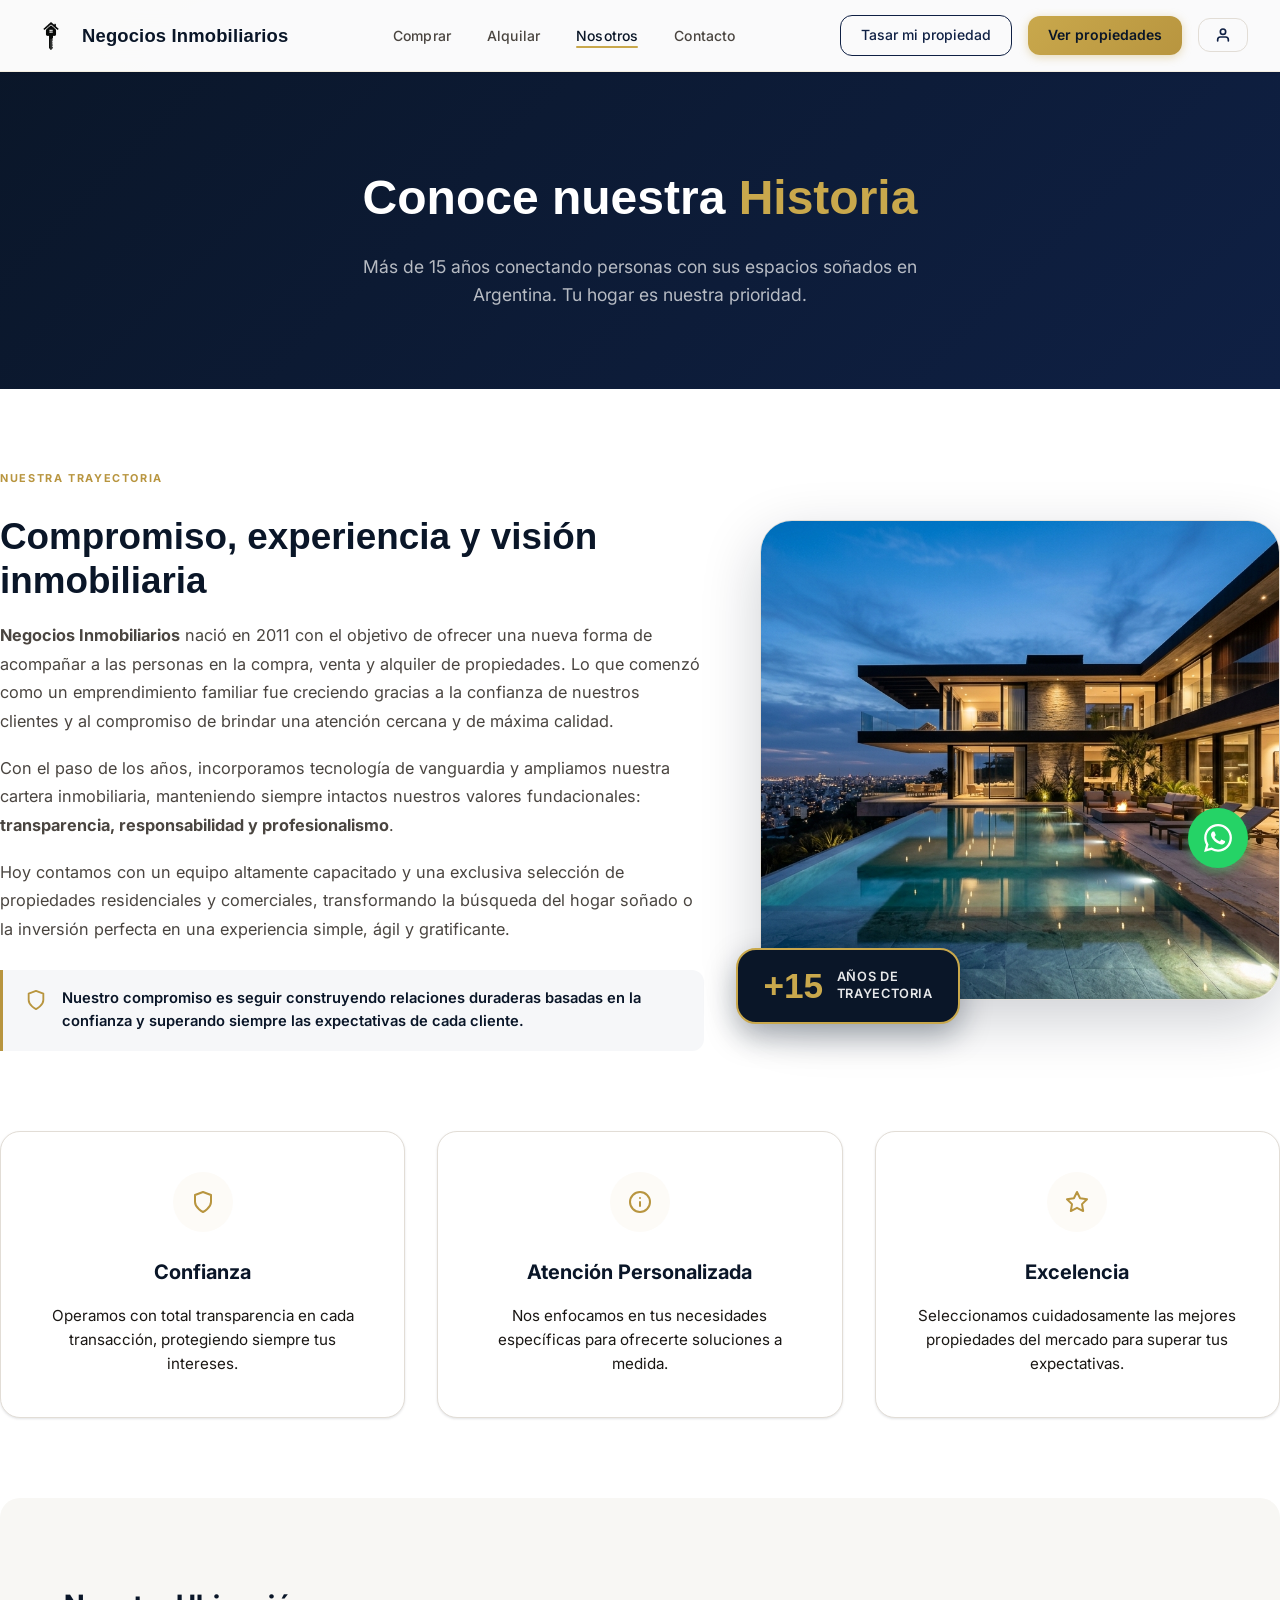
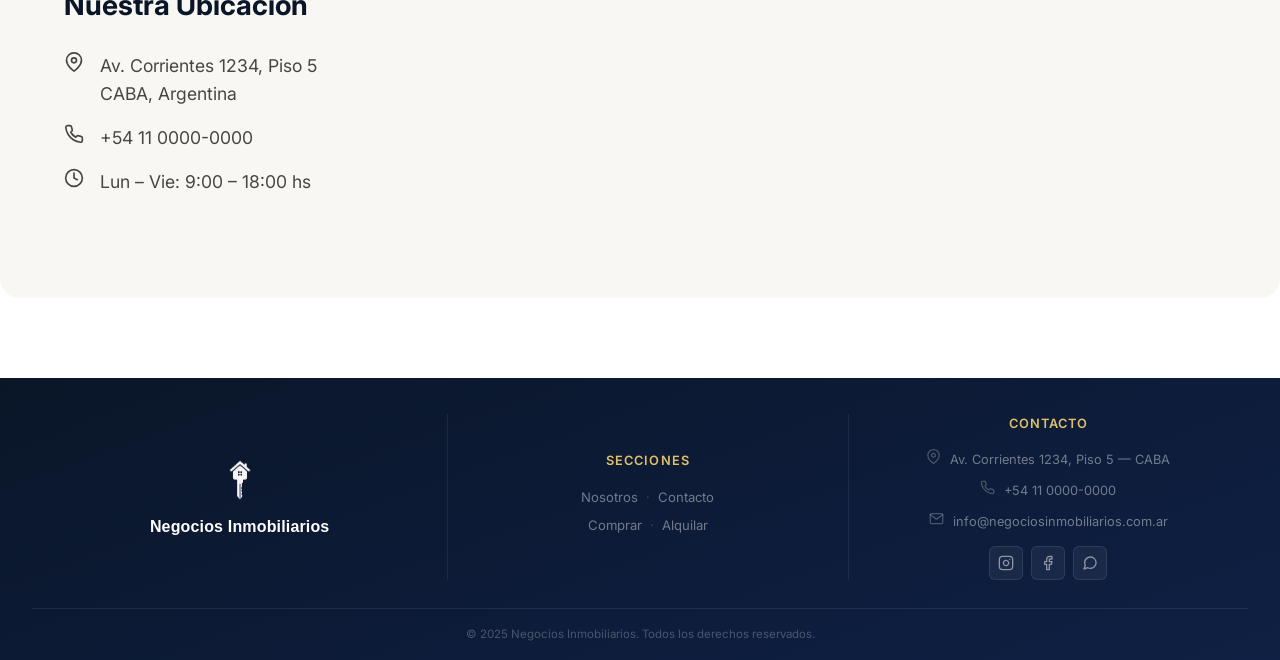
==== commit 9133c0a7: "estilos a dos manos" ====
--- a/pages/nosotros.html
+++ b/pages/nosotros.html
@@ -1,13 +1,15 @@
 <!DOCTYPE html>
 <html lang="es-AR">
+
 <head>
   <meta charset="UTF-8" />
   <meta name="viewport" content="width=device-width, initial-scale=1.0" />
 
   <title>Nosotros | Negocios Inmobiliarios</title>
-  <meta name="description" content="Conoce la historia, visión y valores de Negocios Inmobiliarios. Especialistas en propiedades premium." />
+  <meta name="description"
+    content="Conoce la historia, visión y valores de Negocios Inmobiliarios. Especialistas en propiedades premium." />
   <meta name="robots" content="index, follow" />
-  
+
   <!-- Favicon -->
   <link rel="icon" href="../assets/media/logo.ico" />
 
@@ -42,9 +44,13 @@
       <div class="nav-actions">
         <a href="../index.html#contacto" class="nav-cta" id="nav-cta-tasar">Tasar mi propiedad</a>
         <a href="../index.html#propiedades" class="btn-nav-primary" id="nav-cta-ver">Ver propiedades</a>
-        <a href="admin/panelAdmin.html" class="nav-login-btn" aria-label="Iniciar Sesión" title="Panel de Administración">
-          <svg xmlns="http://www.w3.org/2000/svg" width="16" height="16" viewBox="0 0 24 24" fill="none" stroke="currentColor" stroke-width="2.5" stroke-linecap="round" stroke-linejoin="round" aria-hidden="true"><path d="M20 21v-2a4 4 0 0 0-4-4H8a4 4 0 0 0-4 4v2"/><circle cx="12" cy="7" r="4"/></svg>
-          Ingresar
+        <a href="admin/panelAdmin.html" class="nav-login-btn" aria-label="Iniciar Sesión"
+          title="Panel de Administración">
+          <svg xmlns="http://www.w3.org/2000/svg" width="16" height="16" viewBox="0 0 24 24" fill="none"
+            stroke="currentColor" stroke-width="2.5" stroke-linecap="round" stroke-linejoin="round" aria-hidden="true">
+            <path d="M20 21v-2a4 4 0 0 0-4-4H8a4 4 0 0 0-4 4v2" />
+            <circle cx="12" cy="7" r="4" />
+          </svg>
         </a>
       </div>
 
@@ -60,10 +66,16 @@
       <a href="nosotros.html" class="nav-link active">Nosotros</a>
       <a href="../index.html#contacto" class="nav-link">Contacto</a>
       <div class="mobile-nav-actions" style="flex-direction:column; gap:0.5rem;">
-        <a href="../index.html#contacto" class="nav-cta" style="border-color:var(--navy-800);color:var(--navy-800); text-align:center;">Tasar mi propiedad</a>
+        <a href="../index.html#contacto" class="nav-cta"
+          style="border-color:var(--navy-800);color:var(--navy-800); text-align:center;">Tasar mi propiedad</a>
         <a href="../index.html#propiedades" class="btn-nav-primary" style="text-align:center;">Ver propiedades</a>
-        <a href="admin/panelAdmin.html" class="btn-nav-primary" style="background:var(--navy-900); color:var(--white); text-align:center; display:flex; align-items:center; justify-content:center; gap:0.5rem;">
-          <svg xmlns="http://www.w3.org/2000/svg" width="16" height="16" viewBox="0 0 24 24" fill="none" stroke="currentColor" stroke-width="2.5" stroke-linecap="round" stroke-linejoin="round" aria-hidden="true"><path d="M20 21v-2a4 4 0 0 0-4-4H8a4 4 0 0 0-4 4v2"/><circle cx="12" cy="7" r="4"/></svg>
+        <a href="admin/panelAdmin.html" class="btn-nav-primary"
+          style="background:var(--navy-900); color:var(--white); text-align:center; display:flex; align-items:center; justify-content:center; gap:0.5rem;">
+          <svg xmlns="http://www.w3.org/2000/svg" width="16" height="16" viewBox="0 0 24 24" fill="none"
+            stroke="currentColor" stroke-width="2.5" stroke-linecap="round" stroke-linejoin="round" aria-hidden="true">
+            <path d="M20 21v-2a4 4 0 0 0-4-4H8a4 4 0 0 0-4 4v2" />
+            <circle cx="12" cy="7" r="4" />
+          </svg>
           Ingresar
         </a>
       </div>
@@ -75,40 +87,72 @@
     <section class="nosotros-hero">
       <div class="container">
         <h1 class="nosotros-title">Conoce nuestra <strong>Historia</strong></h1>
-        <p class="nosotros-subtitle">Más de 15 años conectando personas con sus espacios soñados en Argentina. Tu hogar es nuestra prioridad.</p>
+        <p class="nosotros-subtitle">Más de 15 años conectando personas con sus espacios soñados en Argentina. Tu hogar
+          es nuestra prioridad.</p>
       </div>
     </section>
 
     <section class="nosotros-content container">
-      <!-- Info Breve -->
-      <div class="nosotros-info reveal">
-        <p>En <strong>Negocios Inmobiliarios</strong>, creemos que comprar, vender o alquilar una propiedad es uno de los pasos más importantes en la vida de una persona. Por ello, brindamos un servicio personalizado, ético y altamente profesional que nos ha convertido en líderes del mercado premium.</p>
+      <!-- Info a la izquierda, Imagen a la derecha (2 columnas) -->
+      <div class="nosotros-story-grid reveal">
+        <div class="nosotros-story-info">
+          <span class="section-tag" style="align-self: flex-start;">Nuestra Trayectoria</span>
+          <h2 class="nosotros-section-title">Compromiso, experiencia y <span class="gold-gradient-text">visión inmobiliaria</span></h2>
+          <p><strong>Negocios Inmobiliarios</strong> nació en 2011 con el objetivo de ofrecer una nueva forma de acompañar a las personas en la compra, venta y alquiler de propiedades. Lo que comenzó como un emprendimiento familiar fue creciendo gracias a la confianza de nuestros clientes y al compromiso de brindar una atención cercana y de máxima calidad.</p>
+          <p>Con el paso de los años, incorporamos tecnología de vanguardia y ampliamos nuestra cartera inmobiliaria, manteniendo siempre intactos nuestros valores fundacionales: <strong>transparencia, responsabilidad y profesionalismo</strong>.</p>
+          <p>Hoy contamos con un equipo altamente capacitado y una exclusiva selección de propiedades residenciales y comerciales, transformando la búsqueda del hogar soñado o la inversión perfecta en una experiencia simple, ágil y gratificante.</p>
+          <div class="nosotros-highlight-box">
+            <svg xmlns="http://www.w3.org/2000/svg" width="22" height="22" viewBox="0 0 24 24" fill="none" stroke="currentColor" stroke-width="2" stroke-linecap="round" stroke-linejoin="round" aria-hidden="true"><path d="M12 22s8-4 8-10V5l-8-3-8 3v7c0 6 8 10 8 10z"/></svg>
+            <span>Nuestro compromiso es seguir construyendo relaciones duraderas basadas en la confianza y superando siempre las expectativas de cada cliente.</span>
+          </div>
+        </div>
+        <div class="nosotros-story-image-wrap">
+          <img src="../assets/media/detail_hero.jpg" alt="Negocios Inmobiliarios — Trayectoria y Calidad" class="nosotros-story-img" loading="lazy" />
+          <div class="story-experience-badge">
+            <span class="badge-num">+15</span>
+            <span class="badge-lbl">Años de<br>trayectoria</span>
+          </div>
+        </div>
       </div>
 
       <!-- Valores -->
       <div class="nosotros-values reveal reveal-delay-1">
         <div class="value-card">
           <div class="value-icon">
-            <svg xmlns="http://www.w3.org/2000/svg" width="24" height="24" viewBox="0 0 24 24" fill="none" stroke="currentColor" stroke-width="2" stroke-linecap="round" stroke-linejoin="round"><path d="M12 22s8-4 8-10V5l-8-3-8 3v7c0 6 8 10 8 10z"/></svg>
+            <svg xmlns="http://www.w3.org/2000/svg" width="24" height="24" viewBox="0 0 24 24" fill="none"
+              stroke="currentColor" stroke-width="2" stroke-linecap="round" stroke-linejoin="round">
+              <path d="M12 22s8-4 8-10V5l-8-3-8 3v7c0 6 8 10 8 10z" />
+            </svg>
           </div>
           <h3 class="value-title">Confianza</h3>
-          <p class="value-desc">Operamos con total transparencia en cada transacción, protegiendo siempre tus intereses.</p>
-        </div>
-        
+          <p class="value-desc">Operamos con total transparencia en cada transacción, protegiendo siempre tus intereses.
+          </p>
+        </div>
+
         <div class="value-card">
           <div class="value-icon">
-            <svg xmlns="http://www.w3.org/2000/svg" width="24" height="24" viewBox="0 0 24 24" fill="none" stroke="currentColor" stroke-width="2" stroke-linecap="round" stroke-linejoin="round"><circle cx="12" cy="12" r="10"/><line x1="12" y1="16" x2="12" y2="12"/><line x1="12" y1="8" x2="12.01" y2="8"/></svg>
+            <svg xmlns="http://www.w3.org/2000/svg" width="24" height="24" viewBox="0 0 24 24" fill="none"
+              stroke="currentColor" stroke-width="2" stroke-linecap="round" stroke-linejoin="round">
+              <circle cx="12" cy="12" r="10" />
+              <line x1="12" y1="16" x2="12" y2="12" />
+              <line x1="12" y1="8" x2="12.01" y2="8" />
+            </svg>
           </div>
           <h3 class="value-title">Atención Personalizada</h3>
           <p class="value-desc">Nos enfocamos en tus necesidades específicas para ofrecerte soluciones a medida.</p>
         </div>
-        
+
         <div class="value-card">
           <div class="value-icon">
-            <svg xmlns="http://www.w3.org/2000/svg" width="24" height="24" viewBox="0 0 24 24" fill="none" stroke="currentColor" stroke-width="2" stroke-linecap="round" stroke-linejoin="round"><polygon points="12 2 15.09 8.26 22 9.27 17 14.14 18.18 21.02 12 17.77 5.82 21.02 7 14.14 2 9.27 8.91 8.26 12 2"/></svg>
+            <svg xmlns="http://www.w3.org/2000/svg" width="24" height="24" viewBox="0 0 24 24" fill="none"
+              stroke="currentColor" stroke-width="2" stroke-linecap="round" stroke-linejoin="round">
+              <polygon
+                points="12 2 15.09 8.26 22 9.27 17 14.14 18.18 21.02 12 17.77 5.82 21.02 7 14.14 2 9.27 8.91 8.26 12 2" />
+            </svg>
           </div>
           <h3 class="value-title">Excelencia</h3>
-          <p class="value-desc">Seleccionamos cuidadosamente las mejores propiedades del mercado para superar tus expectativas.</p>
+          <p class="value-desc">Seleccionamos cuidadosamente las mejores propiedades del mercado para superar tus
+            expectativas.</p>
         </div>
       </div>
 
@@ -117,21 +161,35 @@
         <div class="nosotros-address">
           <h3>Nuestra Ubicación</h3>
           <p>
-            <svg xmlns="http://www.w3.org/2000/svg" width="20" height="20" viewBox="0 0 24 24" fill="none" stroke="currentColor" stroke-width="2" stroke-linecap="round" stroke-linejoin="round"><path d="M21 10c0 7-9 13-9 13s-9-6-9-13a9 9 0 0 1 18 0z"/><circle cx="12" cy="10" r="3"/></svg>
-            Av. Corrientes 1234, Piso 5<br/>CABA, Argentina
+            <svg xmlns="http://www.w3.org/2000/svg" width="20" height="20" viewBox="0 0 24 24" fill="none"
+              stroke="currentColor" stroke-width="2" stroke-linecap="round" stroke-linejoin="round">
+              <path d="M21 10c0 7-9 13-9 13s-9-6-9-13a9 9 0 0 1 18 0z" />
+              <circle cx="12" cy="10" r="3" />
+            </svg>
+            Av. Corrientes 1234, Piso 5<br />CABA, Argentina
           </p>
           <p>
-            <svg xmlns="http://www.w3.org/2000/svg" width="20" height="20" viewBox="0 0 24 24" fill="none" stroke="currentColor" stroke-width="2" stroke-linecap="round" stroke-linejoin="round"><path d="M22 16.92v3a2 2 0 0 1-2.18 2 19.79 19.79 0 0 1-8.63-3.07 19.5 19.5 0 0 1-6-6 19.79 19.79 0 0 1-3.07-8.67A2 2 0 0 1 4.11 2h3a2 2 0 0 1 2 1.72 12.84 12.84 0 0 0 .7 2.81 2 2 0 0 1-.45 2.11L8.09 9.91a16 16 0 0 0 6 6l1.27-1.27a2 2 0 0 1 2.11-.45 12.84 12.84 0 0 0 2.81.7A2 2 0 0 1 22 16.92z"/></svg>
+            <svg xmlns="http://www.w3.org/2000/svg" width="20" height="20" viewBox="0 0 24 24" fill="none"
+              stroke="currentColor" stroke-width="2" stroke-linecap="round" stroke-linejoin="round">
+              <path
+                d="M22 16.92v3a2 2 0 0 1-2.18 2 19.79 19.79 0 0 1-8.63-3.07 19.5 19.5 0 0 1-6-6 19.79 19.79 0 0 1-3.07-8.67A2 2 0 0 1 4.11 2h3a2 2 0 0 1 2 1.72 12.84 12.84 0 0 0 .7 2.81 2 2 0 0 1-.45 2.11L8.09 9.91a16 16 0 0 0 6 6l1.27-1.27a2 2 0 0 1 2.11-.45 12.84 12.84 0 0 0 2.81.7A2 2 0 0 1 22 16.92z" />
+            </svg>
             +54 11 0000-0000
           </p>
           <p>
-            <svg xmlns="http://www.w3.org/2000/svg" width="20" height="20" viewBox="0 0 24 24" fill="none" stroke="currentColor" stroke-width="2" stroke-linecap="round" stroke-linejoin="round"><circle cx="12" cy="12" r="10"/><polyline points="12 6 12 12 16 14"/></svg>
+            <svg xmlns="http://www.w3.org/2000/svg" width="20" height="20" viewBox="0 0 24 24" fill="none"
+              stroke="currentColor" stroke-width="2" stroke-linecap="round" stroke-linejoin="round">
+              <circle cx="12" cy="12" r="10" />
+              <polyline points="12 6 12 12 16 14" />
+            </svg>
             Lun – Vie: 9:00 – 18:00 hs
           </p>
         </div>
         <div class="nosotros-map">
           <!-- Placeholder map using an iframe to an empty src or generic map view -->
-          <iframe src="https://www.google.com/maps/embed?pb=!1m18!1m12!1m3!1d3284.0168878894506!2d-58.38414538477038!3d-34.6037388804594!2m3!1f0!2f0!3f0!3m2!1i1024!2i768!4f13.1!3m3!1m2!1s0x95bccacf73b06eeb%3A0xc6a8274d472bf624!2sAv.%20Corrientes%201234%2C%20C1043%20CABA!5e0!3m2!1sen!2sar!4v1680000000000!5m2!1sen!2sar" allowfullscreen="" loading="lazy" referrerpolicy="no-referrer-when-downgrade"></iframe>
+          <iframe
+            src="https://www.google.com/maps/embed?pb=!1m18!1m12!1m3!1d3284.0168878894506!2d-58.38414538477038!3d-34.6037388804594!2m3!1f0!2f0!3f0!3m2!1i1024!2i768!4f13.1!3m3!1m2!1s0x95bccacf73b06eeb%3A0xc6a8274d472bf624!2sAv.%20Corrientes%201234%2C%20C1043%20CABA!5e0!3m2!1sen!2sar!4v1680000000000!5m2!1sen!2sar"
+            allowfullscreen="" loading="lazy" referrerpolicy="no-referrer-when-downgrade"></iframe>
         </div>
       </div>
     </section>
@@ -142,88 +200,125 @@
        ============================================= -->
   <footer class="footer" role="contentinfo">
     <div class="container">
-      <div class="footer-grid">
-
-        <!-- Brand -->
-        <div class="footer-brand">
-          <a href="../index.html" class="nav-logo" aria-label="Negocios Inmobiliarios">
-            <img src="../assets/media/logoLight.png" alt="Negocios Inmobiliarios" style="height: 45px; width: auto;" />
+
+      <!-- Fila principal: 3 columnas -->
+      <div class="footer-main">
+
+        <!-- Columna 1: Brand -->
+        <div class="footer-col footer-col--brand">
+          <a href="../index.html" class="nav-logo footer-logo" aria-label="Negocios Inmobiliarios">
+            <img src="../assets/media/logoLight.png" alt="Negocios Inmobiliarios" style="height: 52px; width: auto;" />
             <span class="logo-text">Negocios Inmobiliarios</span>
           </a>
-          <p class="footer-desc">
-            Inmobiliaria especializada en compra, venta y alquiler de propiedades residenciales en Argentina. Tu hogar es nuestra prioridad.
-          </p>
-        </div>
-
-        <!-- Secciones del Header -->
-        <nav aria-labelledby="footer-sections-title">
-          <div class="footer-col-title" id="footer-sections-title">Secciones</div>
-          <ul class="footer-links">
-            <li><a href="../index.html#propiedades">Comprar</a></li>
-            <li><a href="../index.html#propiedades">Alquilar</a></li>
-            <li><a href="nosotros.html">Nosotros</a></li>
-            <li><a href="../index.html#contacto">Contacto</a></li>
-            <li><a href="../index.html#contacto">Tasar mi propiedad</a></li>
-          </ul>
-        </nav>
-
-        <!-- Contacto y Redes Sociales -->
-        <div>
+        </div>
+
+        <!-- Divisor vertical -->
+        <div class="footer-vdivider" aria-hidden="true"></div>
+
+        <!-- Columna 2: Secciones -->
+        <div class="footer-col footer-col--center">
+          <nav aria-labelledby="footer-nav-title">
+            <div class="footer-col-title" id="footer-nav-title">Secciones</div>
+            <!-- Fila 1: Nosotros · Contacto -->
+            <div class="footer-links-row">
+              <a href="nosotros.html">Nosotros</a>
+              <a href="../index.html#contacto">Contacto</a>
+            </div>
+            <!-- Fila 2: Comprar · Alquilar -->
+            <div class="footer-links-row">
+              <a href="../index.html#propiedades">Comprar</a>
+              <a href="../index.html#propiedades">Alquilar</a>
+            </div>
+          </nav>
+        </div>
+
+        <!-- Divisor vertical -->
+        <div class="footer-vdivider" aria-hidden="true"></div>
+
+        <!-- Columna 3: Contacto -->
+        <div class="footer-col footer-col--center">
           <div class="footer-col-title">Contacto</div>
           <address class="footer-contact" style="font-style:normal;">
             <div class="footer-contact-item">
-              <span class="footer-contact-icon" aria-hidden="true"><svg xmlns="http://www.w3.org/2000/svg" width="16" height="16" viewBox="0 0 24 24" fill="none" stroke="currentColor" stroke-width="2" stroke-linecap="round" stroke-linejoin="round"><path d="M21 10c0 7-9 13-9 13s-9-6-9-13a9 9 0 0 1 18 0z"></path><circle cx="12" cy="10" r="3"></circle></svg></span>
-              <span>Av. Corrientes 1234, Piso 5<br>CABA, Argentina</span>
+              <span class="footer-contact-icon" aria-hidden="true"><svg xmlns="http://www.w3.org/2000/svg" width="15"
+                  height="15" viewBox="0 0 24 24" fill="none" stroke="currentColor" stroke-width="2"
+                  stroke-linecap="round" stroke-linejoin="round">
+                  <path d="M21 10c0 7-9 13-9 13s-9-6-9-13a9 9 0 0 1 18 0z"></path>
+                  <circle cx="12" cy="10" r="3"></circle>
+                </svg></span>
+              <span>Av. Corrientes 1234, Piso 5 — CABA</span>
             </div>
             <div class="footer-contact-item">
-              <span class="footer-contact-icon" aria-hidden="true"><svg xmlns="http://www.w3.org/2000/svg" width="16" height="16" viewBox="0 0 24 24" fill="none" stroke="currentColor" stroke-width="2" stroke-linecap="round" stroke-linejoin="round"><path d="M22 16.92v3a2 2 0 0 1-2.18 2 19.79 19.79 0 0 1-8.63-3.07 19.5 19.5 0 0 1-6-6 19.79 19.79 0 0 1-3.07-8.67A2 2 0 0 1 4.11 2h3a2 2 0 0 1 2 1.72 12.84 12.84 0 0 0 .7 2.81 2 2 0 0 1-.45 2.11L8.09 9.91a16 16 0 0 0 6 6l1.27-1.27a2 2 0 0 1 2.11-.45 12.84 12.84 0 0 0 2.81.7A2 2 0 0 1 22 16.92z"></path></svg></span>
+              <span class="footer-contact-icon" aria-hidden="true"><svg xmlns="http://www.w3.org/2000/svg" width="15"
+                  height="15" viewBox="0 0 24 24" fill="none" stroke="currentColor" stroke-width="2"
+                  stroke-linecap="round" stroke-linejoin="round">
+                  <path
+                    d="M22 16.92v3a2 2 0 0 1-2.18 2 19.79 19.79 0 0 1-8.63-3.07 19.5 19.5 0 0 1-6-6 19.79 19.79 0 0 1-3.07-8.67A2 2 0 0 1 4.11 2h3a2 2 0 0 1 2 1.72 12.84 12.84 0 0 0 .7 2.81 2 2 0 0 1-.45 2.11L8.09 9.91a16 16 0 0 0 6 6l1.27-1.27a2 2 0 0 1 2.11-.45 12.84 12.84 0 0 0 2.81.7A2 2 0 0 1 22 16.92z">
+                  </path>
+                </svg></span>
               <a href="tel:+541100000000" style="color:inherit;">+54 11 0000-0000</a>
             </div>
             <div class="footer-contact-item">
-              <span class="footer-contact-icon" aria-hidden="true"><svg xmlns="http://www.w3.org/2000/svg" width="16" height="16" viewBox="0 0 24 24" fill="none" stroke="currentColor" stroke-width="2" stroke-linecap="round" stroke-linejoin="round"><path d="M4 4h16c1.1 0 2 .9 2 2v12c0 1.1-.9 2-2 2H4c-1.1 0-2-.9-2-2V6c0-1.1.9-2 2-2z"></path><polyline points="22,6 12,13 2,6"></polyline></svg></span>
-              <a href="mailto:info@negociosinmobiliarios.com.ar" style="color:inherit;">info@negociosinmobiliarios.com.ar</a>
-            </div>
-            <div class="footer-contact-item">
-              <span class="footer-contact-icon" aria-hidden="true"><svg xmlns="http://www.w3.org/2000/svg" width="16" height="16" viewBox="0 0 24 24" fill="none" stroke="currentColor" stroke-width="2" stroke-linecap="round" stroke-linejoin="round"><circle cx="12" cy="12" r="10"></circle><polyline points="12 6 12 12 16 14"></polyline></svg></span>
-              <span>Lun – Vie: 9:00 – 18:00 hs</span>
+              <span class="footer-contact-icon" aria-hidden="true"><svg xmlns="http://www.w3.org/2000/svg" width="15"
+                  height="15" viewBox="0 0 24 24" fill="none" stroke="currentColor" stroke-width="2"
+                  stroke-linecap="round" stroke-linejoin="round">
+                  <path d="M4 4h16c1.1 0 2 .9 2 2v12c0 1.1-.9 2-2 2H4c-1.1 0-2-.9-2-2V6c0-1.1.9-2 2-2z"></path>
+                  <polyline points="22,6 12,13 2,6"></polyline>
+                </svg></span>
+              <a href="mailto:info@negociosinmobiliarios.com.ar"
+                style="color:inherit;">info@negociosinmobiliarios.com.ar</a>
             </div>
           </address>
 
-          <!-- Redes Sociales movidas aquí -->
-          <div class="footer-socials" aria-label="Redes sociales" style="margin-top: 1.5rem;">
-            <a href="#" class="social-btn" aria-label="Instagram">
-              <svg xmlns="http://www.w3.org/2000/svg" width="16" height="16" viewBox="0 0 24 24" fill="none" stroke="currentColor" stroke-width="2" stroke-linecap="round" stroke-linejoin="round"><rect width="20" height="20" x="2" y="2" rx="5"/><path d="M16 11.37A4 4 0 1 1 12.63 8 4 4 0 0 1 16 11.37z"/><line x1="17.5" x2="17.51" y1="6.5" y2="6.5"/></svg>
+          <!-- Redes sociales debajo del mail -->
+          <div class="footer-socials" aria-label="Redes sociales">
+            <a href="#" class="social-btn" aria-label="Instagram" title="Instagram">
+              <svg xmlns="http://www.w3.org/2000/svg" width="16" height="16" viewBox="0 0 24 24" fill="none"
+                stroke="currentColor" stroke-width="2" stroke-linecap="round" stroke-linejoin="round">
+                <rect width="20" height="20" x="2" y="2" rx="5" ry="5" />
+                <path d="M16 11.37A4 4 0 1 1 12.63 8 4 4 0 0 1 16 11.37z" />
+                <line x1="17.5" x2="17.51" y1="6.5" y2="6.5" />
+              </svg>
             </a>
-            <a href="#" class="social-btn" aria-label="Facebook">
-              <svg xmlns="http://www.w3.org/2000/svg" width="16" height="16" viewBox="0 0 24 24" fill="none" stroke="currentColor" stroke-width="2" stroke-linecap="round" stroke-linejoin="round"><path d="M18 2h-3a5 5 0 0 0-5 5v3H7v4h3v8h4v-8h3l1-4h-4V7a1 1 0 0 1 1-1h3z"/></svg>
+            <a href="#" class="social-btn" aria-label="Facebook" title="Facebook">
+              <svg xmlns="http://www.w3.org/2000/svg" width="16" height="16" viewBox="0 0 24 24" fill="none"
+                stroke="currentColor" stroke-width="2" stroke-linecap="round" stroke-linejoin="round">
+                <path d="M18 2h-3a5 5 0 0 0-5 5v3H7v4h3v8h4v-8h3l1-4h-4V7a1 1 0 0 1 1-1h3z" />
+              </svg>
             </a>
-            <a href="https://wa.me/541100000000" class="social-btn" aria-label="WhatsApp" target="_blank" rel="noopener noreferrer">
-              <svg xmlns="http://www.w3.org/2000/svg" width="16" height="16" viewBox="0 0 24 24" fill="none" stroke="currentColor" stroke-width="2" stroke-linecap="round" stroke-linejoin="round"><path d="M21 11.5a8.38 8.38 0 0 1-.9 3.8 8.5 8.5 0 0 1-7.6 4.7 8.38 8.38 0 0 1-3.8-.9L3 21l1.9-5.7a8.38 8.38 0 0 1-.9-3.8 8.5 8.5 0 0 1 4.7-7.6 8.38 8.38 0 0 1 3.8-.9h.5a8.48 8.48 0 0 1 8 8v.5z"/></svg>
+            <a href="https://wa.me/541100000000" class="social-btn" aria-label="WhatsApp" title="WhatsApp"
+              target="_blank" rel="noopener noreferrer">
+              <svg xmlns="http://www.w3.org/2000/svg" width="16" height="16" viewBox="0 0 24 24" fill="none"
+                stroke="currentColor" stroke-width="2" stroke-linecap="round" stroke-linejoin="round">
+                <path
+                  d="M21 11.5a8.38 8.38 0 0 1-.9 3.8 8.5 8.5 0 0 1-7.6 4.7 8.38 8.38 0 0 1-3.8-.9L3 21l1.9-5.7a8.38 8.38 0 0 1-.9-3.8 8.5 8.5 0 0 1 4.7-7.6 8.38 8.38 0 0 1 3.8-.9h.5a8.48 8.48 0 0 1 8 8v.5z" />
+              </svg>
             </a>
           </div>
         </div>
 
       </div>
 
-      <div class="footer-bottom">
-        <span>© 2025 Negocios Inmobiliarios. Todos los derechos reservados.</span>
-        <nav class="footer-bottom-links" aria-label="Links legales">
-          <a href="#">Privacidad</a>
-          <a href="#">Términos de uso</a>
-          <a href="#">Cookies</a>
-        </nav>
-      </div>
+      <!-- Barra inferior: copyright -->
+      <div class="footer-bottom-new">
+        <div class="footer-copyright">
+          <span>© 2025 Negocios Inmobiliarios. Todos los derechos reservados.</span>
+        </div>
+      </div>
+
     </div>
   </footer>
-
   <!-- WhatsApp Flotante -->
-  <a href="https://wa.me/541100000000" class="whatsapp-float" target="_blank" rel="noopener noreferrer" aria-label="Contactar por WhatsApp">
+  <a href="https://wa.me/541100000000" class="whatsapp-float" target="_blank" rel="noopener noreferrer"
+    aria-label="Contactar por WhatsApp">
     <svg xmlns="http://www.w3.org/2000/svg" width="28" height="28" viewBox="0 0 24 24" fill="currentColor">
-      <path d="M17.472 14.382c-.297-.149-1.758-.867-2.03-.967-.273-.099-.471-.148-.67.15-.197.297-.767.966-.94 1.164-.173.199-.347.223-.644.075-.297-.15-1.255-.463-2.39-1.475-.883-.788-1.48-1.761-1.653-2.059-.173-.297-.018-.458.13-.606.134-.133.298-.347.446-.52.149-.174.198-.298.298-.497.099-.198.05-.371-.025-.52-.075-.149-.669-1.612-.916-2.207-.242-.579-.487-.5-.669-.51a12.8 12.8 0 0 0-.57-.01c-.198 0-.52.074-.792.372-.272.297-1.04 1.016-1.04 2.479 0 1.462 1.065 2.875 1.213 3.074.149.198 2.096 3.2 5.077 4.487.709.306 1.262.489 1.694.625.712.227 1.36.195 1.871.118.571-.085 1.758-.719 2.006-1.413.248-.694.248-1.289.173-1.413-.074-.124-.272-.198-.57-.347m-5.421 7.403h-.004a9.87 9.87 0 0 1-5.031-1.378l-.361-.214-3.741.982.998-3.648-.235-.374a9.86 9.86 0 0 1-1.51-5.26c.001-5.45 4.436-9.884 9.888-9.884 2.64 0 5.122 1.03 6.988 2.898a9.825 9.825 0 0 1 2.893 6.994c-.003 5.45-4.437 9.884-9.885 9.884m8.413-18.297A11.815 11.815 0 0 0 12.05 0C5.495 0 .16 5.335.157 11.892c0 2.096.547 4.142 1.588 5.945L.057 24l6.305-1.654a11.882 11.882 0 0 0 5.683 1.448h.005c6.554 0 11.89-5.335 11.893-11.893a11.821 11.821 0 0 0-3.48-8.413Z"/>
+      <path
+        d="M17.472 14.382c-.297-.149-1.758-.867-2.03-.967-.273-.099-.471-.148-.67.15-.197.297-.767.966-.94 1.164-.173.199-.347.223-.644.075-.297-.15-1.255-.463-2.39-1.475-.883-.788-1.48-1.761-1.653-2.059-.173-.297-.018-.458.13-.606.134-.133.298-.347.446-.52.149-.174.198-.298.298-.497.099-.198.05-.371-.025-.52-.075-.149-.669-1.612-.916-2.207-.242-.579-.487-.5-.669-.51a12.8 12.8 0 0 0-.57-.01c-.198 0-.52.074-.792.372-.272.297-1.04 1.016-1.04 2.479 0 1.462 1.065 2.875 1.213 3.074.149.198 2.096 3.2 5.077 4.487.709.306 1.262.489 1.694.625.712.227 1.36.195 1.871.118.571-.085 1.758-.719 2.006-1.413.248-.694.248-1.289.173-1.413-.074-.124-.272-.198-.57-.347m-5.421 7.403h-.004a9.87 9.87 0 0 1-5.031-1.378l-.361-.214-3.741.982.998-3.648-.235-.374a9.86 9.86 0 0 1-1.51-5.26c.001-5.45 4.436-9.884 9.888-9.884 2.64 0 5.122 1.03 6.988 2.898a9.825 9.825 0 0 1 2.893 6.994c-.003 5.45-4.437 9.884-9.885 9.884m8.413-18.297A11.815 11.815 0 0 0 12.05 0C5.495 0 .16 5.335.157 11.892c0 2.096.547 4.142 1.588 5.945L.057 24l6.305-1.654a11.882 11.882 0 0 0 5.683 1.448h.005c6.554 0 11.89-5.335 11.893-11.893a11.821 11.821 0 0 0-3.48-8.413Z" />
     </svg>
   </a>
 
   <!-- JS -->
   <script src="../assets/js/main.js" defer></script>
 </body>
-</html>
+
+</html>
--- a/assets/styles/style.css
+++ b/assets/styles/style.css
@@ -105,6 +105,143 @@
   background-position: right 0.75rem center;
   background-size: 16px;
   padding-right: 2rem;
+}
+
+/* =============================================
+   CUSTOM SELECT DROPDOWN
+   ============================================= */
+.cs-wrapper {
+  position: relative;
+  width: 100%;
+}
+
+/* El select nativo queda oculto pero accesible */
+.cs-wrapper select {
+  position: absolute;
+  opacity: 0;
+  pointer-events: none;
+  width: 1px;
+  height: 1px;
+}
+
+/* Trigger visible (reemplaza al select) */
+.cs-trigger {
+  display: flex;
+  align-items: center;
+  justify-content: space-between;
+  gap: 0.5rem;
+  cursor: pointer;
+  user-select: none;
+  border: none;
+  outline: none;
+  background: transparent;
+  width: 100%;
+  padding: 0;
+  font-size: 0.875rem;
+  font-weight: 500;
+  color: var(--gray-900);
+  font-family: inherit;
+  transition: color var(--transition);
+}
+
+.cs-trigger-text {
+  flex: 1;
+  text-align: left;
+  white-space: nowrap;
+  overflow: hidden;
+  text-overflow: ellipsis;
+}
+
+.cs-chevron {
+  flex-shrink: 0;
+  width: 16px;
+  height: 16px;
+  color: var(--navy-700);
+  transition: transform var(--transition);
+}
+
+.cs-wrapper.open .cs-chevron {
+  transform: rotate(180deg);
+}
+
+/* Panel desplegable */
+.cs-dropdown {
+  position: fixed;
+  min-width: 180px;
+  background: var(--white);
+  border-radius: var(--radius-md);
+  box-shadow:
+    0 4px 6px -1px rgba(10, 22, 40, 0.08),
+    0 20px 40px -8px rgba(10, 22, 40, 0.18),
+    0 0 0 1px rgba(10, 22, 40, 0.06);
+  overflow: hidden;
+  z-index: 99999;
+  opacity: 0;
+  pointer-events: none;
+  transition: opacity 0.18s ease, transform 0.18s ease;
+  transform: translateY(-6px);
+}
+
+.cs-wrapper.open .cs-dropdown,
+.cs-dropdown.open {
+  opacity: 1;
+  pointer-events: auto;
+  transform: translateY(0);
+}
+
+/* Opciones individuales */
+.cs-option {
+  display: flex;
+  align-items: center;
+  gap: 0.6rem;
+  padding: 0.65rem 1rem;
+  font-size: 0.85rem;
+  font-weight: 500;
+  color: var(--gray-700);
+  cursor: pointer;
+  transition: background var(--transition), color var(--transition);
+  position: relative;
+}
+
+.cs-option:not(:last-child)::after {
+  content: '';
+  position: absolute;
+  bottom: 0;
+  left: 1rem;
+  right: 1rem;
+  height: 1px;
+  background: var(--gray-100);
+}
+
+.cs-option:hover {
+  background: var(--off-white);
+  color: var(--navy-800);
+}
+
+.cs-option.selected {
+  background: linear-gradient(135deg, rgba(10, 22, 40, 0.04), rgba(10, 22, 40, 0.07));
+  color: var(--navy-900);
+  font-weight: 600;
+}
+
+.cs-option.selected::before {
+  content: '';
+  position: absolute;
+  left: 0;
+  top: 0;
+  bottom: 0;
+  width: 3px;
+  background: linear-gradient(180deg, var(--gold-400), var(--gold-500));
+  border-radius: 0 2px 2px 0;
+}
+
+/* Variante dark (para fondos oscuros — ej. panel admin) */
+.cs-wrapper.cs-dark .cs-trigger {
+  color: rgba(255, 255, 255, 0.85);
+}
+
+.cs-wrapper.cs-dark .cs-chevron {
+  color: rgba(255, 255, 255, 0.55);
 }
 
 /* =============================================
@@ -507,18 +644,20 @@
 .hero-badge {
   display: inline-flex;
   align-items: center;
-  gap: 0.5rem;
-  background: rgba(201, 168, 76, 0.15);
-  border: 1px solid rgba(201, 168, 76, 0.4);
+  gap: 0.6rem;
+  background: rgba(255, 255, 255, 0.06);
+  border: 1px solid rgba(255, 255, 255, 0.12);
   border-radius: 100px;
-  padding: 0.35rem 1rem;
+  padding: 0.45rem 1.2rem;
   font-size: 0.72rem;
-  font-weight: 600;
-  color: var(--gold-300);
-  letter-spacing: 0.12em;
+  font-weight: 500;
+  color: rgba(255, 255, 255, 0.9);
+  letter-spacing: 0.08em;
   text-transform: uppercase;
-  margin-bottom: 1.5rem;
-  backdrop-filter: blur(8px);
+  margin-bottom: 1.75rem;
+  backdrop-filter: blur(12px);
+  -webkit-backdrop-filter: blur(12px);
+  box-shadow: 0 4px 20px rgba(0, 0, 0, 0.15);
 }
 
 .hero-badge-dot {
@@ -526,6 +665,7 @@
   height: 6px;
   border-radius: 50%;
   background: var(--gold-400);
+  box-shadow: 0 0 8px var(--gold-400);
   animation: pulse 2s infinite;
 }
 
@@ -582,6 +722,8 @@
   max-width: 800px;
   margin: 0 auto;
   animation: fadeUp 0.9s ease-out 0.5s both;
+  position: relative;
+  z-index: 50;
 }
 
 .search-group {
@@ -623,15 +765,24 @@
   border-radius: var(--radius-sm);
 }
 
+/* Custom select dentro del hero search */
+.search-group .cs-wrapper {
+  width: 100%;
+}
+
+.search-group .cs-trigger {
+  font-size: 0.875rem;
+  color: var(--gray-900);
+  font-weight: 500;
+}
+
+.search-group .cs-dropdown {
+  top: calc(100% + 14px);
+}
+
 .search-group select option {
   background: var(--white);
   color: var(--navy-900);
-}
-
-.search-group select option:checked,
-.search-group select option:hover {
-  background: #3b82f6 linear-gradient(0deg, #3b82f6 0%, #3b82f6 100%);
-  color: var(--white);
 }
 
 .search-group input::placeholder {
@@ -1362,51 +1513,177 @@
    FOOTER
    ============================================= */
 .footer {
-  background: linear-gradient(135deg, var(--navy-900) 0%, var(--navy-800) 50%, var(--navy-700) 100%);
-  color: var(--white);
-  padding: 4.5rem 0 0;
-}
-
-.footer-grid {
-  display: grid;
-  grid-template-columns: 1.2fr 1fr 1.5fr;
-  gap: 3rem;
-  padding-bottom: 3rem;
-  border-bottom: 1px solid rgba(255, 255, 255, 0.08);
-}
-
-.footer-brand .nav-logo {
-  margin-bottom: 1rem;
-}
-
-.footer-brand .nav-logo-text {
-  color: var(--white);
-}
-
+  background: linear-gradient(160deg, var(--navy-900) 0%, #0d1c3a 60%, var(--navy-800) 100%);
+  color: var(--white);
+  padding: 2.25rem 0 0;
+}
+
+/* --- Fila principal (3 columnas) --- */
+.footer-main {
+  display: flex;
+  align-items: stretch;
+  gap: 0;
+  padding-bottom: 1.75rem;
+  border-bottom: 1px solid rgba(255, 255, 255, 0.07);
+}
+
+.footer-col {
+  flex: 1;
+  padding: 0 2rem;
+}
+
+.footer-col--center {
+  display: flex;
+  flex-direction: column;
+  align-items: center;
+  justify-content: center;
+  text-align: center;
+}
+
+.footer-col--center nav {
+  display: flex;
+  flex-direction: column;
+  align-items: center;
+}
+
+.footer-col--center .footer-links-row {
+  justify-content: center;
+}
+
+.footer-col--center .footer-contact-item {
+  justify-content: center;
+}
+
+.footer-col--center .footer-socials {
+  justify-content: center;
+}
+
+/* Columna de la marca: centrada */
+.footer-col--brand {
+  display: flex;
+  align-items: center;
+  justify-content: center;
+  padding: 0 2.5rem;
+}
+
+.footer-logo {
+  flex-direction: column;
+  gap: 0.5rem;
+  text-align: center;
+}
+
+.footer-logo .logo-text {
+  font-size: 1rem;
+}
+
+/* Divisores verticales */
+.footer-vdivider {
+  width: 1px;
+  background: rgba(255, 255, 255, 0.07);
+  flex-shrink: 0;
+  align-self: stretch;
+}
+
+/* Ocultar descripción legacy */
 .footer-desc {
+  display: none;
+}
+
+/* --- Titulos de columna --- */
+.footer-col-title {
+  font-size: 0.8rem;
+  font-weight: 600;
+  letter-spacing: 0.08em;
+  text-transform: uppercase;
+  color: var(--gold-300);
+  margin-bottom: 0.95rem;
+}
+
+/* --- Links de navegación --- */
+.footer-links {
+  display: flex;
+  flex-direction: column;
+  gap: 0.5rem;
+}
+
+.footer-links a {
   font-size: 0.82rem;
-  color: rgba(255, 255, 255, 0.45);
-  line-height: 1.75;
-  margin-bottom: 1.5rem;
-}
-
+  color: rgba(255, 255, 255, 0.42);
+  transition: color var(--transition), padding-left var(--transition);
+}
+
+.footer-links a:hover {
+  color: var(--white);
+  padding-left: 5px;
+}
+
+/* Links en fila horizontal con separador · */
+.footer-links-row {
+  display: flex;
+  align-items: center;
+  gap: 0.5rem;
+  margin-bottom: 0.45rem;
+}
+
+.footer-links-row a {
+  font-size: 0.82rem;
+  color: rgba(255, 255, 255, 0.42);
+  transition: color var(--transition);
+}
+
+.footer-links-row a:hover {
+  color: var(--white);
+}
+
+.footer-links-row a+a::before {
+  content: '·';
+  color: rgba(255, 255, 255, 0.2);
+  margin-right: 0.5rem;
+  pointer-events: none;
+}
+
+/* Redes dentro del contacto */
+.footer-col .footer-socials {
+  margin-top: 0.85rem;
+}
+
+/* --- Contacto --- */
+.footer-contact {
+  display: flex;
+  flex-direction: column;
+  gap: 0.6rem;
+}
+
+.footer-contact-item {
+  display: flex;
+  align-items: center;
+  gap: 0.55rem;
+  font-size: 0.8rem;
+  color: rgba(255, 255, 255, 0.42);
+}
+
+.footer-contact-icon {
+  flex-shrink: 0;
+  opacity: 0.6;
+}
+
+/* --- Social buttons --- */
 .footer-socials {
   display: flex;
-  gap: 0.6rem;
+  gap: 0.5rem;
 }
 
 .social-btn {
-  width: 36px;
-  height: 36px;
+  width: 34px;
+  height: 34px;
   border-radius: var(--radius-sm);
   background: rgba(255, 255, 255, 0.05);
-  border: 1px solid rgba(255, 255, 255, 0.1);
+  border: 1px solid rgba(255, 255, 255, 0.09);
   display: flex;
   align-items: center;
   justify-content: center;
-  font-size: 0.875rem;
   transition: all var(--transition);
-  color: rgba(255, 255, 255, 0.55);
+  color: rgba(255, 255, 255, 0.5);
 }
 
 .social-btn:hover {
@@ -1416,54 +1693,57 @@
   transform: translateY(-2px);
 }
 
-.footer-col-title {
-  font-size: 0.7rem;
-  font-weight: 700;
-  letter-spacing: 0.12em;
-  text-transform: uppercase;
-  color: var(--gold-300);
-  margin-bottom: 1.25rem;
-}
-
-.footer-links {
+/* --- Fila inferior (centrada) --- */
+.footer-bottom-new {
   display: flex;
   flex-direction: column;
+  align-items: center;
   gap: 0.6rem;
-}
-
-.footer-links a {
-  font-size: 0.82rem;
-  color: rgba(255, 255, 255, 0.45);
-  transition: color var(--transition), padding-left var(--transition);
-}
-
-.footer-links a:hover {
-  color: var(--white);
-  padding-left: 4px;
-}
-
-.footer-contact {
-  display: flex;
-  flex-direction: column;
-  gap: 0.75rem;
-}
-
-.footer-contact-item {
-  display: flex;
-  align-items: flex-start;
-  gap: 0.6rem;
-  font-size: 0.82rem;
-  color: rgba(255, 255, 255, 0.45);
-}
-
-.footer-contact-icon {
-  font-size: 1rem;
-  margin-top: 1px;
-  flex-shrink: 0;
+  padding: 1rem 0;
+}
+
+.footer-socials-center {
+  display: flex;
+  gap: 0.5rem;
+  justify-content: center;
+}
+
+.footer-copyright {
+  display: flex;
+  align-items: center;
+  gap: 1.5rem;
+  flex-wrap: wrap;
+  justify-content: center;
+  font-size: 0.72rem;
+  color: rgba(255, 255, 255, 0.25);
+}
+
+.footer-bottom-links {
+  display: flex;
+  gap: 1.25rem;
+}
+
+.footer-bottom-links a {
+  color: rgba(255, 255, 255, 0.25);
+  transition: color var(--transition);
+  font-size: 0.72rem;
+}
+
+.footer-bottom-links a:hover {
+  color: rgba(255, 255, 255, 0.6);
+}
+
+/* Legacy: mantener por si hay páginas que aún usen footer-grid */
+.footer-grid {
+  display: flex;
+  gap: 3rem;
+  padding-bottom: 1.5rem;
+  border-bottom: 1px solid rgba(255, 255, 255, 0.08);
+  align-items: center;
 }
 
 .footer-bottom {
-  padding: 1.5rem 0;
+  padding: 0.85rem 0;
   display: flex;
   align-items: center;
   justify-content: space-between;
@@ -1471,20 +1751,6 @@
   color: rgba(255, 255, 255, 0.28);
   gap: 1rem;
   flex-wrap: wrap;
-}
-
-.footer-bottom-links {
-  display: flex;
-  gap: 1.5rem;
-}
-
-.footer-bottom-links a {
-  color: rgba(255, 255, 255, 0.28);
-  transition: color var(--transition);
-}
-
-.footer-bottom-links a:hover {
-  color: rgba(255, 255, 255, 0.65);
 }
 
 /* =============================================
@@ -1531,12 +1797,16 @@
     gap: 2.5rem;
   }
 
-  .footer-grid {
-    grid-template-columns: 1fr 1fr;
-    gap: 2rem;
-  }
-  .footer-grid > div:last-child {
-    grid-column: 1 / -1;
+  .footer-main {
+    gap: 0;
+  }
+
+  .footer-col {
+    padding: 0 1.25rem;
+  }
+
+  .footer-col--brand {
+    padding: 0 1.5rem;
   }
 }
 
@@ -1604,9 +1874,35 @@
     grid-template-columns: 1fr;
   }
 
+  .footer-main {
+    flex-direction: column;
+    gap: 1.5rem;
+  }
+
+  .footer-vdivider {
+    width: 100%;
+    height: 1px;
+    align-self: auto;
+  }
+
+  .footer-col,
+  .footer-col--brand {
+    padding: 0;
+    text-align: left;
+  }
+
+  .footer-col--brand {
+    justify-content: flex-start;
+  }
+
+  .footer-logo {
+    flex-direction: row;
+    text-align: left;
+  }
+
   .footer-grid {
-    grid-template-columns: 1fr;
-    gap: 2rem;
+    flex-direction: column;
+    gap: 1.25rem;
   }
 
   .footer-bottom {
@@ -1819,16 +2115,52 @@
   box-shadow: var(--shadow-sm);
   border-bottom: 1px solid rgba(201, 168, 76, 0.15);
 }
-body.inner-page .navbar .nav-link { color: var(--gray-700); }
-body.inner-page .navbar .nav-link:hover, body.inner-page .navbar .nav-link.active { color: var(--navy-900); }
-body.inner-page .navbar .nav-cta { border-color: var(--navy-800); color: var(--navy-800); }
-body.inner-page .navbar .nav-cta:hover { background: var(--navy-800); color: var(--white); }
-body.inner-page .navbar .nav-login-btn { color: var(--navy-800); border-color: var(--gray-200); }
-body.inner-page .navbar .nav-login-btn:hover { background: var(--navy-800); color: var(--white); border-color: var(--navy-800); }
-body.inner-page .navbar .hamburger span { background: var(--navy-900); }
-body.inner-page .navbar .logo-text { color: var(--navy-900); }
-body.inner-page .navbar .nav-logo .logo-light { display: none !important; }
-body.inner-page .navbar .nav-logo .logo-dark { display: block !important; }
+
+body.inner-page .navbar .nav-link {
+  color: var(--gray-700);
+}
+
+body.inner-page .navbar .nav-link:hover,
+body.inner-page .navbar .nav-link.active {
+  color: var(--navy-900);
+}
+
+body.inner-page .navbar .nav-cta {
+  border-color: var(--navy-800);
+  color: var(--navy-800);
+}
+
+body.inner-page .navbar .nav-cta:hover {
+  background: var(--navy-800);
+  color: var(--white);
+}
+
+body.inner-page .navbar .nav-login-btn {
+  color: var(--navy-800);
+  border-color: var(--gray-200);
+}
+
+body.inner-page .navbar .nav-login-btn:hover {
+  background: var(--navy-800);
+  color: var(--white);
+  border-color: var(--navy-800);
+}
+
+body.inner-page .navbar .hamburger span {
+  background: var(--navy-900);
+}
+
+body.inner-page .navbar .logo-text {
+  color: var(--navy-900);
+}
+
+body.inner-page .navbar .nav-logo .logo-light {
+  display: none !important;
+}
+
+body.inner-page .navbar .nav-logo .logo-dark {
+  display: block !important;
+}
 
 /* =============================================
    WHATSAPP FLOTANTE
@@ -1858,9 +2190,17 @@
 }
 
 @keyframes pulse-glow {
-  0% { box-shadow: 0 0 0 0 rgba(37, 211, 102, 0.6); }
-  70% { box-shadow: 0 0 0 15px rgba(37, 211, 102, 0); }
-  100% { box-shadow: 0 0 0 0 rgba(37, 211, 102, 0); }
+  0% {
+    box-shadow: 0 0 0 0 rgba(37, 211, 102, 0.6);
+  }
+
+  70% {
+    box-shadow: 0 0 0 15px rgba(37, 211, 102, 0);
+  }
+
+  100% {
+    box-shadow: 0 0 0 0 rgba(37, 211, 102, 0);
+  }
 }
 
 @media (max-width: 768px) {
@@ -1903,13 +2243,109 @@
   padding: 5rem 0;
 }
 
-.nosotros-info {
-  max-width: 800px;
-  margin: 0 auto 4rem;
-  text-align: center;
-  font-size: 1.1rem;
-  line-height: 1.8;
+.nosotros-story-grid {
+  display: grid;
+  grid-template-columns: 1.15fr 0.85fr;
+  gap: 3.5rem;
+  align-items: center;
+  margin-bottom: 5rem;
+}
+
+.nosotros-story-info {
+  display: flex;
+  flex-direction: column;
+  gap: 1.15rem;
+  font-size: 1.02rem;
+  line-height: 1.75;
   color: var(--gray-700);
+}
+
+.nosotros-section-title {
+  font-family: var(--font-heading);
+  font-size: clamp(1.8rem, 3vw, 2.3rem);
+  font-weight: 600;
+  color: var(--navy-900);
+  line-height: 1.2;
+}
+
+.nosotros-highlight-box {
+  background: rgba(30, 58, 115, 0.04);
+  border-left: 3.5px solid var(--gold-500);
+  border-radius: 0 var(--radius-md) var(--radius-md) 0;
+  padding: 1.1rem 1.4rem;
+  display: flex;
+  align-items: flex-start;
+  gap: 0.9rem;
+  color: var(--navy-900);
+  font-weight: 600;
+  font-size: 0.92rem;
+  line-height: 1.55;
+  margin-top: 0.5rem;
+}
+.nosotros-highlight-box svg {
+  color: var(--gold-500);
+  flex-shrink: 0;
+  margin-top: 2px;
+}
+
+.nosotros-story-image-wrap {
+  position: relative;
+}
+
+.nosotros-story-img {
+  width: 100%;
+  height: 480px;
+  object-fit: cover;
+  border-radius: var(--radius-xl);
+  box-shadow: var(--shadow-xl);
+  display: block;
+  border: 1px solid var(--gray-200);
+}
+
+.story-experience-badge {
+  position: absolute;
+  bottom: -1.5rem;
+  left: -1.5rem;
+  background: var(--navy-900);
+  color: var(--white);
+  padding: 1.15rem 1.6rem;
+  border-radius: var(--radius-lg);
+  box-shadow: 0 12px 30px rgba(10, 22, 40, 0.35);
+  display: flex;
+  align-items: center;
+  gap: 0.85rem;
+  border: 2px solid var(--gold-400);
+}
+
+.story-experience-badge .badge-num {
+  font-family: var(--font-heading);
+  font-size: 2.2rem;
+  font-weight: 700;
+  color: var(--gold-400);
+  line-height: 1;
+}
+
+.story-experience-badge .badge-lbl {
+  font-size: 0.8rem;
+  font-weight: 600;
+  line-height: 1.3;
+  text-transform: uppercase;
+  letter-spacing: 0.05em;
+  color: rgba(255, 255, 255, 0.9);
+}
+
+@media (max-width: 900px) {
+  .nosotros-story-grid {
+    grid-template-columns: 1fr;
+    gap: 3rem;
+  }
+  .nosotros-story-img {
+    height: 340px;
+  }
+  .story-experience-badge {
+    bottom: 1rem;
+    left: 1rem;
+  }
 }
 
 .nosotros-values {
@@ -2001,9 +2437,11 @@
   .nosotros-location {
     grid-template-columns: 1fr;
   }
+
   .nosotros-map {
     height: 300px;
   }
+
   .nosotros-address {
     padding: 2.5rem;
   }
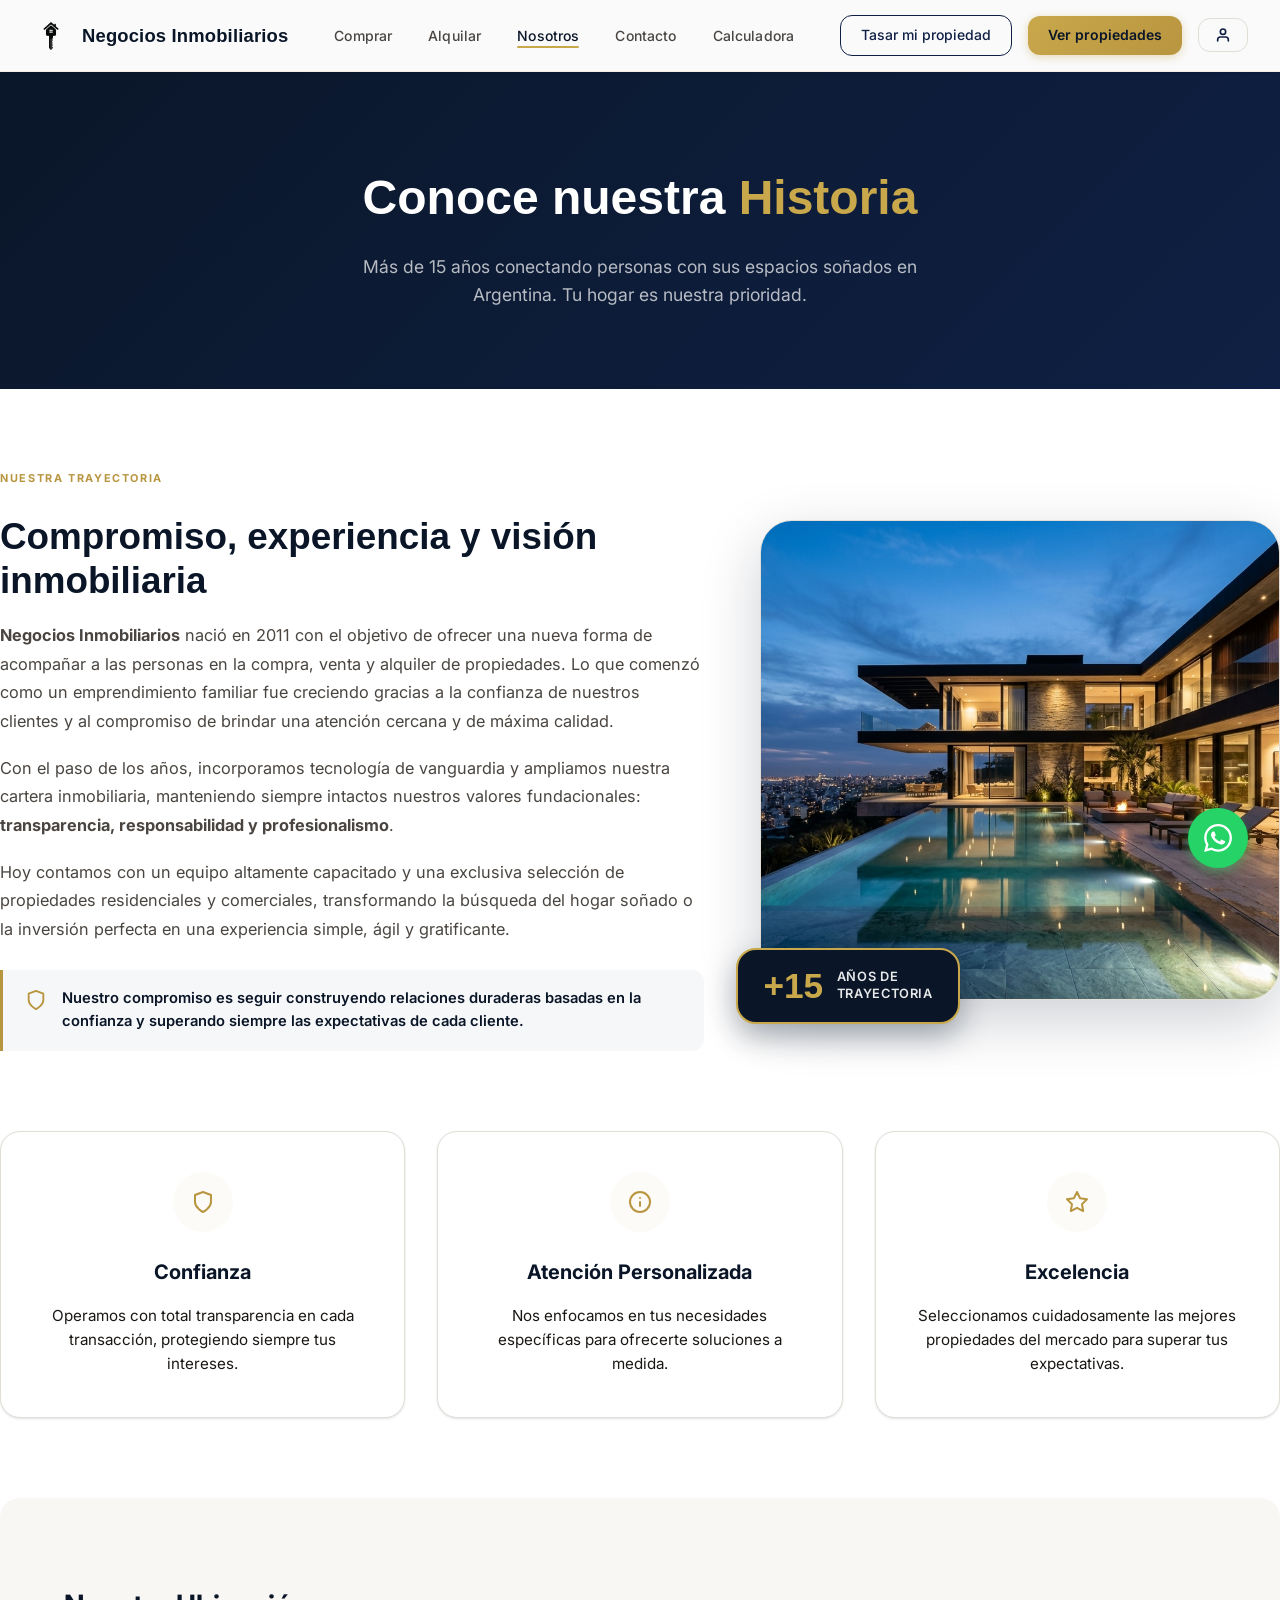
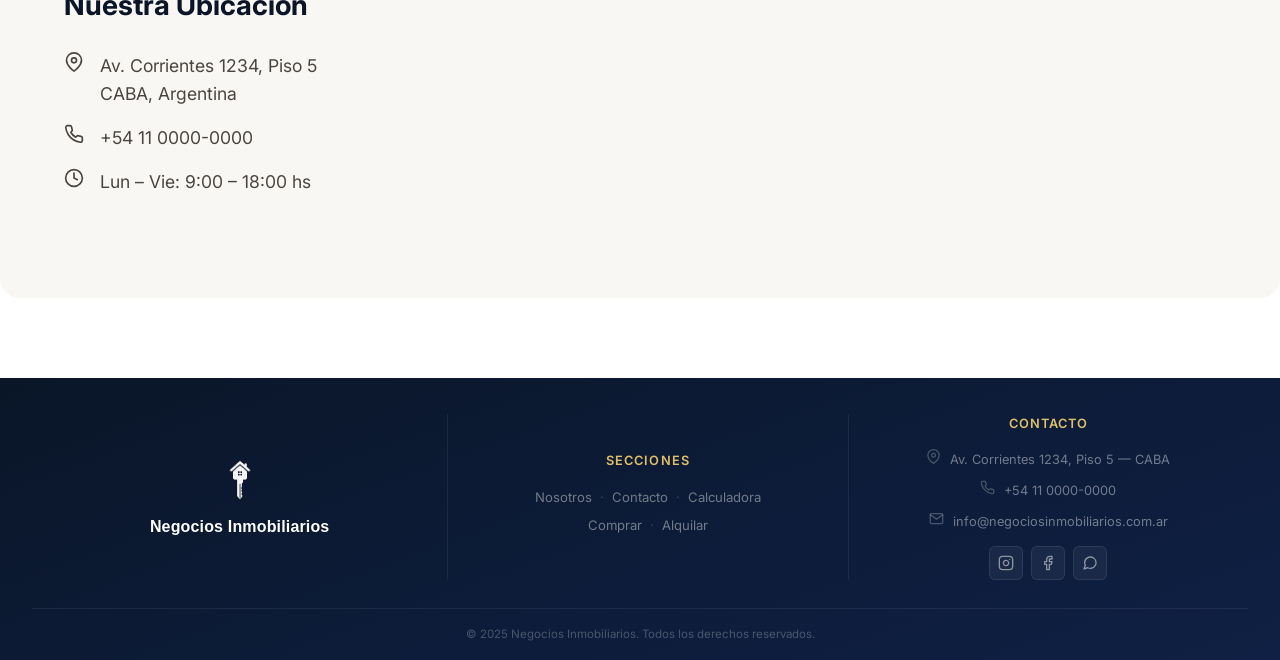
==== commit b936d7fe: "agrego calculadora" ====
--- a/pages/nosotros.html
+++ b/pages/nosotros.html
@@ -2,23 +2,75 @@
 <html lang="es-AR">
 
 <head>
-  <meta charset="UTF-8" />
-  <meta name="viewport" content="width=device-width, initial-scale=1.0" />
-
+  <!-- Codificación de caracteres estándar (soporta acentos y caracteres latinos) -->
+  <meta charset="UTF-8">
+  <!-- Hace que la página sea responsive y se adapte a celulares y tablets -->
+  <meta name="viewport" content="width=device-width, initial-scale=1.0">
+
+  <!-- Título de la pestaña del navegador y resultado de búsqueda en Google -->
   <title>Nosotros | Negocios Inmobiliarios</title>
+
+  <!-- Descripción optimizada para motores de búsqueda -->
   <meta name="description"
-    content="Conoce la historia, visión y valores de Negocios Inmobiliarios. Especialistas en propiedades premium." />
-  <meta name="robots" content="index, follow" />
-
-  <!-- Favicon -->
-  <link rel="icon" href="../assets/media/logo.ico" />
-
-  <!-- Google Fonts -->
-  <link rel="preconnect" href="https://fonts.googleapis.com" />
-  <link rel="preconnect" href="https://fonts.gstatic.com" crossorigin />
-
-  <!-- Stylesheets -->
-  <link rel="stylesheet" href="../assets/styles/style.css" />
+    content="Conocé la historia, visión y valores de Negocios Inmobiliarios. Más de 15 años siendo especialistas en propiedades premium en Argentina con atención personalizada.">
+  <!-- Keywords: palabras clave con las que los buscadores pueden encontrar esta página -->
+  <meta name="keywords"
+    content="inmobiliaria argentina, sobre nosotros, historia inmobiliaria, equipo inmobiliario, valores empresa, propiedades premium Argentina">
+  <!-- Autor del sitio -->
+  <meta name="author" content="Negocios Inmobiliarios">
+  <!-- Robots: indica a Google y otros motores que indexen esta página y sigan sus enlaces -->
+  <meta name="robots" content="index, follow">
+  <!-- Canonical URL: URL oficial de esta página para evitar contenido duplicado -->
+  <link rel="canonical" href="https://www.negociosinmobiliarios.com.ar/pages/nosotros.html">
+
+  <!-- ======================================================================================= -->
+  <!-- Open Graph: información que se muestra cuando se comparte el enlace en redes sociales -->
+  <meta property="og:type" content="website">
+  <!-- URL de la página -->
+  <meta property="og:url" content="https://www.negociosinmobiliarios.com.ar/pages/nosotros.html">
+  <!-- Título que se muestra en las redes sociales al compartir -->
+  <meta property="og:title" content="Nosotros — Quiénes Somos | Negocios Inmobiliarios">
+  <!-- Descripción que se muestra en las redes sociales -->
+  <meta property="og:description"
+    content="Más de 15 años acompañando a familias e inversores en la compra, venta y alquiler de propiedades en Argentina con profesionalismo y transparencia.">
+  <!-- Imagen de portada al compartir en redes (debe ser al menos 1200x630px) -->
+  <meta property="og:image" content="../assets/media/detail_hero.jpg">
+  <!-- Localización: Argentina, español -->
+  <meta property="og:locale" content="es_AR">
+  <!-- Nombre del sitio -->
+  <meta property="og:site_name" content="Negocios Inmobiliarios">
+
+  <!-- ======================================================================================= -->
+  <!-- Twitter Card: estructura que proporciona Twitter para mostrar contenido enriquecido en tweets -->
+  <meta name="twitter:card" content="summary_large_image">
+  <!-- URL de la página -->
+  <meta name="twitter:url" content="https://www.negociosinmobiliarios.com.ar/pages/nosotros.html">
+  <!-- Título que se muestra en Twitter al compartir -->
+  <meta name="twitter:title" content="Nosotros — Quiénes Somos | Negocios Inmobiliarios">
+  <!-- Descripción que se muestra en Twitter -->
+  <meta name="twitter:description"
+    content="Conocé nuestra historia y valores. Más de 15 años de trayectoria en el mercado inmobiliario argentino.">
+  <!-- Imagen que se muestra en el tweet -->
+  <meta name="twitter:image" content="../assets/media/detail_hero.jpg">
+
+  <!-- ======================================================================================= -->
+  <!-- Geo SEO: indica a los buscadores la ubicación geográfica del negocio -->
+  <!-- Región geográfica (AR = Argentina) -->
+  <meta name="geo.region" content="AR">
+  <!-- País del negocio -->
+  <meta name="geo.country" content="Argentina">
+  <!-- Idioma del contenido -->
+  <meta name="language" content="Spanish">
+
+  <!-- Favicon: ícono que aparece en la pestaña del navegador -->
+  <link rel="icon" href="../assets/media/logo.ico">
+
+  <!-- Google Fonts preconnect: pre-conecta con Google para cargar la tipografía más rápido -->
+  <link rel="preconnect" href="https://fonts.googleapis.com">
+  <link rel="preconnect" href="https://fonts.gstatic.com" crossorigin>
+
+  <!-- Hoja de estilos CSS externa vinculada a esta página -->
+  <link rel="stylesheet" href="../assets/styles/style.css">
 </head>
 
 <body class="inner-page">
@@ -27,25 +79,39 @@
        NAVBAR
        ============================================= -->
   <header>
-    <nav id="navbar" class="navbar scrolled" role="navigation" aria-label="Navegación principal">
+
+    <!--Navbar -->
+    <nav id="navbar" class="navbar scrolled" aria-label="Navegación principal">
+
+      <!-- Logo -->
       <a href="../index.html" class="nav-logo" aria-label="Negocios Inmobiliarios - Inicio">
-        <img src="../assets/media/logoLight.png" alt="Negocios Inmobiliarios" class="logo-light" />
-        <img src="../assets/media/logoDark.png" alt="Negocios Inmobiliarios" class="logo-dark" />
+        <img src="../assets/media/logoLight.png" alt="Negocios Inmobiliarios" class="logo-light">
+        <img src="../assets/media/logoDark.png" alt="Negocios Inmobiliarios" class="logo-dark">
         <span class="logo-text">Negocios Inmobiliarios</span>
       </a>
 
-      <ul class="nav-menu" role="list">
+      <!-- Menu -->
+      <ul class="nav-menu">
         <li><a href="../index.html#propiedades" class="nav-link" id="nav-comprar">Comprar</a></li>
         <li><a href="../index.html#propiedades" class="nav-link" id="nav-alquilar">Alquilar</a></li>
         <li><a href="nosotros.html" class="nav-link active" id="nav-nosotros">Nosotros</a></li>
         <li><a href="../index.html#contacto" class="nav-link" id="nav-contacto">Contacto</a></li>
+        <li><a href="../index.html#calculadora" class="nav-link" id="nav-calculadora">Calculadora</a></li>
       </ul>
-
+      <!-- Acciones -->
       <div class="nav-actions">
+
+        <!-- Tasar mi propiedad -->
         <a href="../index.html#contacto" class="nav-cta" id="nav-cta-tasar">Tasar mi propiedad</a>
+
+        <!-- Ver propiedades -->
         <a href="../index.html#propiedades" class="btn-nav-primary" id="nav-cta-ver">Ver propiedades</a>
+
+        <!-- Iniciar Sesión -->
         <a href="admin/panelAdmin.html" class="nav-login-btn" aria-label="Iniciar Sesión"
           title="Panel de Administración">
+
+          <!-- Icono de usuario -->
           <svg xmlns="http://www.w3.org/2000/svg" width="16" height="16" viewBox="0 0 24 24" fill="none"
             stroke="currentColor" stroke-width="2.5" stroke-linecap="round" stroke-linejoin="round" aria-hidden="true">
             <path d="M20 21v-2a4 4 0 0 0-4-4H8a4 4 0 0 0-4 4v2" />
@@ -54,23 +120,37 @@
         </a>
       </div>
 
+      <!-- Menú Hamburguesa -->
       <button class="hamburger" id="hamburger" aria-label="Abrir menú" aria-expanded="false" aria-controls="mobileNav">
         <span></span><span></span><span></span>
       </button>
     </nav>
 
-    <!-- Mobile nav -->
+    <!-- Navegación móvil -->
     <nav id="mobileNav" class="mobile-nav" aria-label="Menú móvil">
+
+      <!-- Menu -->
       <a href="../index.html#propiedades" class="nav-link">Comprar</a>
       <a href="../index.html#propiedades" class="nav-link">Alquilar</a>
       <a href="nosotros.html" class="nav-link active">Nosotros</a>
       <a href="../index.html#contacto" class="nav-link">Contacto</a>
+      <a href="../index.html#calculadora" class="nav-link">Calculadora</a>
+
+      <!-- Acciones -->
       <div class="mobile-nav-actions" style="flex-direction:column; gap:0.5rem;">
+
+        <!-- Tasar mi propiedad -->
         <a href="../index.html#contacto" class="nav-cta"
           style="border-color:var(--navy-800);color:var(--navy-800); text-align:center;">Tasar mi propiedad</a>
+
+        <!-- Ver propiedades -->
         <a href="../index.html#propiedades" class="btn-nav-primary" style="text-align:center;">Ver propiedades</a>
+
+        <!-- Iniciar Sesión -->
         <a href="admin/panelAdmin.html" class="btn-nav-primary"
           style="background:var(--navy-900); color:var(--white); text-align:center; display:flex; align-items:center; justify-content:center; gap:0.5rem;">
+
+          <!-- Icono de usuario -->
           <svg xmlns="http://www.w3.org/2000/svg" width="16" height="16" viewBox="0 0 24 24" fill="none"
             stroke="currentColor" stroke-width="2.5" stroke-linecap="round" stroke-linejoin="round" aria-hidden="true">
             <path d="M20 21v-2a4 4 0 0 0-4-4H8a4 4 0 0 0-4 4v2" />
@@ -95,19 +175,42 @@
     <section class="nosotros-content container">
       <!-- Info a la izquierda, Imagen a la derecha (2 columnas) -->
       <div class="nosotros-story-grid reveal">
+
+        <!-- Info -->
         <div class="nosotros-story-info">
           <span class="section-tag" style="align-self: flex-start;">Nuestra Trayectoria</span>
-          <h2 class="nosotros-section-title">Compromiso, experiencia y <span class="gold-gradient-text">visión inmobiliaria</span></h2>
-          <p><strong>Negocios Inmobiliarios</strong> nació en 2011 con el objetivo de ofrecer una nueva forma de acompañar a las personas en la compra, venta y alquiler de propiedades. Lo que comenzó como un emprendimiento familiar fue creciendo gracias a la confianza de nuestros clientes y al compromiso de brindar una atención cercana y de máxima calidad.</p>
-          <p>Con el paso de los años, incorporamos tecnología de vanguardia y ampliamos nuestra cartera inmobiliaria, manteniendo siempre intactos nuestros valores fundacionales: <strong>transparencia, responsabilidad y profesionalismo</strong>.</p>
-          <p>Hoy contamos con un equipo altamente capacitado y una exclusiva selección de propiedades residenciales y comerciales, transformando la búsqueda del hogar soñado o la inversión perfecta en una experiencia simple, ágil y gratificante.</p>
+          <h2 class="nosotros-section-title">Compromiso, experiencia y <span class="gold-gradient-text">visión
+              inmobiliaria</span></h2>
+          <p><strong>Negocios Inmobiliarios</strong> nació en 2011 con el objetivo de ofrecer una nueva forma de
+            acompañar a las personas en la compra, venta y alquiler de propiedades. Lo que comenzó como un
+            emprendimiento familiar fue creciendo gracias a la confianza de nuestros clientes y al compromiso de brindar
+            una atención cercana y de máxima calidad.</p>
+          <p>Con el paso de los años, incorporamos tecnología de vanguardia y ampliamos nuestra cartera inmobiliaria,
+            manteniendo siempre intactos nuestros valores fundacionales: <strong>transparencia, responsabilidad y
+              profesionalismo</strong>.</p>
+          <p>Hoy contamos con un equipo altamente capacitado y una exclusiva selección de propiedades residenciales y
+            comerciales, transformando la búsqueda del hogar soñado o la inversión perfecta en una experiencia simple,
+            ágil y gratificante.</p>
+
+          <!-- Info resaltada -->
           <div class="nosotros-highlight-box">
-            <svg xmlns="http://www.w3.org/2000/svg" width="22" height="22" viewBox="0 0 24 24" fill="none" stroke="currentColor" stroke-width="2" stroke-linecap="round" stroke-linejoin="round" aria-hidden="true"><path d="M12 22s8-4 8-10V5l-8-3-8 3v7c0 6 8 10 8 10z"/></svg>
-            <span>Nuestro compromiso es seguir construyendo relaciones duraderas basadas en la confianza y superando siempre las expectativas de cada cliente.</span>
+
+            <!-- Icono -->
+            <svg xmlns="http://www.w3.org/2000/svg" width="22" height="22" viewBox="0 0 24 24" fill="none"
+              stroke="currentColor" stroke-width="2" stroke-linecap="round" stroke-linejoin="round" aria-hidden="true">
+              <path d="M12 22s8-4 8-10V5l-8-3-8 3v7c0 6 8 10 8 10z" />
+            </svg>
+
+            <!-- Texto -->
+            <span>Nuestro compromiso es seguir construyendo relaciones duraderas basadas en la confianza y superando
+              siempre las expectativas de cada cliente.</span>
           </div>
         </div>
+
+        <!-- Imagen -->
         <div class="nosotros-story-image-wrap">
-          <img src="../assets/media/detail_hero.jpg" alt="Negocios Inmobiliarios — Trayectoria y Calidad" class="nosotros-story-img" loading="lazy" />
+          <img src="../assets/media/detail_hero.jpg" alt="Negocios Inmobiliarios — Trayectoria y Calidad"
+            class="nosotros-story-img" loading="lazy">
           <div class="story-experience-badge">
             <span class="badge-num">+15</span>
             <span class="badge-lbl">Años de<br>trayectoria</span>
@@ -117,19 +220,29 @@
 
       <!-- Valores -->
       <div class="nosotros-values reveal reveal-delay-1">
+
+        <!-- Valor 1: CONFIANZA -->
         <div class="value-card">
+
+          <!-- Icono -->
           <div class="value-icon">
             <svg xmlns="http://www.w3.org/2000/svg" width="24" height="24" viewBox="0 0 24 24" fill="none"
               stroke="currentColor" stroke-width="2" stroke-linecap="round" stroke-linejoin="round">
               <path d="M12 22s8-4 8-10V5l-8-3-8 3v7c0 6 8 10 8 10z" />
             </svg>
           </div>
+
+          <!-- Título -->
           <h3 class="value-title">Confianza</h3>
+          <!-- Descripción -->
           <p class="value-desc">Operamos con total transparencia en cada transacción, protegiendo siempre tus intereses.
           </p>
         </div>
 
+        <!-- Valor 2: ATENCIÓN PERSONALIZADA -->
         <div class="value-card">
+
+          <!-- Icono -->
           <div class="value-icon">
             <svg xmlns="http://www.w3.org/2000/svg" width="24" height="24" viewBox="0 0 24 24" fill="none"
               stroke="currentColor" stroke-width="2" stroke-linecap="round" stroke-linejoin="round">
@@ -138,11 +251,17 @@
               <line x1="12" y1="8" x2="12.01" y2="8" />
             </svg>
           </div>
+
+          <!-- Título -->
           <h3 class="value-title">Atención Personalizada</h3>
+          <!-- Descripción -->
           <p class="value-desc">Nos enfocamos en tus necesidades específicas para ofrecerte soluciones a medida.</p>
         </div>
 
+        <!-- Valor 3: EXCELENCIA -->
         <div class="value-card">
+
+          <!-- Icono -->
           <div class="value-icon">
             <svg xmlns="http://www.w3.org/2000/svg" width="24" height="24" viewBox="0 0 24 24" fill="none"
               stroke="currentColor" stroke-width="2" stroke-linecap="round" stroke-linejoin="round">
@@ -150,43 +269,66 @@
                 points="12 2 15.09 8.26 22 9.27 17 14.14 18.18 21.02 12 17.77 5.82 21.02 7 14.14 2 9.27 8.91 8.26 12 2" />
             </svg>
           </div>
+
+          <!-- Título -->
           <h3 class="value-title">Excelencia</h3>
+          <!-- Descripción -->
           <p class="value-desc">Seleccionamos cuidadosamente las mejores propiedades del mercado para superar tus
             expectativas.</p>
         </div>
       </div>
 
-      <!-- Location -->
+      <!-- Cartelito UBICACIÓN -->
       <div class="nosotros-location reveal reveal-delay-2">
+
         <div class="nosotros-address">
           <h3>Nuestra Ubicación</h3>
+
+          <!-- DIRECCIÓN -->
           <p>
+            <!-- Icono de ubicación -->
             <svg xmlns="http://www.w3.org/2000/svg" width="20" height="20" viewBox="0 0 24 24" fill="none"
               stroke="currentColor" stroke-width="2" stroke-linecap="round" stroke-linejoin="round">
               <path d="M21 10c0 7-9 13-9 13s-9-6-9-13a9 9 0 0 1 18 0z" />
               <circle cx="12" cy="10" r="3" />
             </svg>
-            Av. Corrientes 1234, Piso 5<br />CABA, Argentina
+
+            <!-- Dirección -->
+            Av. Corrientes 1234, Piso 5<br>CABA, Argentina
           </p>
+
+
+          <!-- TELÉFONO -->
           <p>
+            <!-- Icono de teléfono -->
             <svg xmlns="http://www.w3.org/2000/svg" width="20" height="20" viewBox="0 0 24 24" fill="none"
               stroke="currentColor" stroke-width="2" stroke-linecap="round" stroke-linejoin="round">
               <path
                 d="M22 16.92v3a2 2 0 0 1-2.18 2 19.79 19.79 0 0 1-8.63-3.07 19.5 19.5 0 0 1-6-6 19.79 19.79 0 0 1-3.07-8.67A2 2 0 0 1 4.11 2h3a2 2 0 0 1 2 1.72 12.84 12.84 0 0 0 .7 2.81 2 2 0 0 1-.45 2.11L8.09 9.91a16 16 0 0 0 6 6l1.27-1.27a2 2 0 0 1 2.11-.45 12.84 12.84 0 0 0 2.81.7A2 2 0 0 1 22 16.92z" />
             </svg>
+
+            <!-- Teléfono -->
             +54 11 0000-0000
           </p>
+
+
+          <!-- HORARIO DE ATENCIÓN -->
           <p>
+            <!-- Icono de horario -->
             <svg xmlns="http://www.w3.org/2000/svg" width="20" height="20" viewBox="0 0 24 24" fill="none"
               stroke="currentColor" stroke-width="2" stroke-linecap="round" stroke-linejoin="round">
               <circle cx="12" cy="12" r="10" />
               <polyline points="12 6 12 12 16 14" />
             </svg>
+
+            <!-- Horario -->
             Lun – Vie: 9:00 – 18:00 hs
           </p>
         </div>
+
+
+        <!-- GOOGLE MAPS -->
         <div class="nosotros-map">
-          <!-- Placeholder map using an iframe to an empty src or generic map view -->
           <iframe
             src="https://www.google.com/maps/embed?pb=!1m18!1m12!1m3!1d3284.0168878894506!2d-58.38414538477038!3d-34.6037388804594!2m3!1f0!2f0!3f0!3m2!1i1024!2i768!4f13.1!3m3!1m2!1s0x95bccacf73b06eeb%3A0xc6a8274d472bf624!2sAv.%20Corrientes%201234%2C%20C1043%20CABA!5e0!3m2!1sen!2sar!4v1680000000000!5m2!1sen!2sar"
             allowfullscreen="" loading="lazy" referrerpolicy="no-referrer-when-downgrade"></iframe>
@@ -198,16 +340,20 @@
   <!-- =============================================
        FOOTER
        ============================================= -->
-  <footer class="footer" role="contentinfo">
+  <footer class="footer">
     <div class="container">
 
       <!-- Fila principal: 3 columnas -->
       <div class="footer-main">
 
-        <!-- Columna 1: Brand -->
+        <!-- Columna 1: MARCA -->
         <div class="footer-col footer-col--brand">
+
+          <!-- LOGO -->
           <a href="../index.html" class="nav-logo footer-logo" aria-label="Negocios Inmobiliarios">
-            <img src="../assets/media/logoLight.png" alt="Negocios Inmobiliarios" style="height: 52px; width: auto;" />
+            <img src="../assets/media/logoLight.png" alt="Negocios Inmobiliarios" style="height: 52px; width: auto;">
+
+            <!-- Nombre -->
             <span class="logo-text">Negocios Inmobiliarios</span>
           </a>
         </div>
@@ -215,7 +361,7 @@
         <!-- Divisor vertical -->
         <div class="footer-vdivider" aria-hidden="true"></div>
 
-        <!-- Columna 2: Secciones -->
+        <!-- Columna 2: SECCIONES -->
         <div class="footer-col footer-col--center">
           <nav aria-labelledby="footer-nav-title">
             <div class="footer-col-title" id="footer-nav-title">Secciones</div>
@@ -223,6 +369,7 @@
             <div class="footer-links-row">
               <a href="nosotros.html">Nosotros</a>
               <a href="../index.html#contacto">Contacto</a>
+              <a href="../index.html#calculadora">Calculadora</a>
             </div>
             <!-- Fila 2: Comprar · Alquilar -->
             <div class="footer-links-row">
@@ -235,43 +382,69 @@
         <!-- Divisor vertical -->
         <div class="footer-vdivider" aria-hidden="true"></div>
 
-        <!-- Columna 3: Contacto -->
+        <!-- Columna 3: CONTACTO -->
         <div class="footer-col footer-col--center">
+
+          <!-- TÍTULO -->
           <div class="footer-col-title">Contacto</div>
+
           <address class="footer-contact" style="font-style:normal;">
+
+            <!-- Dirección -->
             <div class="footer-contact-item">
-              <span class="footer-contact-icon" aria-hidden="true"><svg xmlns="http://www.w3.org/2000/svg" width="15"
-                  height="15" viewBox="0 0 24 24" fill="none" stroke="currentColor" stroke-width="2"
-                  stroke-linecap="round" stroke-linejoin="round">
+              <span class="footer-contact-icon" aria-hidden="true">
+
+                <!-- Icono de ubicación -->
+                <svg xmlns="http://www.w3.org/2000/svg" width="15" height="15" viewBox="0 0 24 24" fill="none"
+                  stroke="currentColor" stroke-width="2" stroke-linecap="round" stroke-linejoin="round">
                   <path d="M21 10c0 7-9 13-9 13s-9-6-9-13a9 9 0 0 1 18 0z"></path>
                   <circle cx="12" cy="10" r="3"></circle>
-                </svg></span>
+                </svg>
+              </span>
+
+              <!-- Dirección -->
               <span>Av. Corrientes 1234, Piso 5 — CABA</span>
             </div>
+
+            <!-- Teléfono -->
             <div class="footer-contact-item">
-              <span class="footer-contact-icon" aria-hidden="true"><svg xmlns="http://www.w3.org/2000/svg" width="15"
-                  height="15" viewBox="0 0 24 24" fill="none" stroke="currentColor" stroke-width="2"
-                  stroke-linecap="round" stroke-linejoin="round">
+              <span class="footer-contact-icon" aria-hidden="true">
+
+                <!-- Icono de teléfono -->
+                <svg xmlns="http://www.w3.org/2000/svg" width="15" height="15" viewBox="0 0 24 24" fill="none"
+                  stroke="currentColor" stroke-width="2" stroke-linecap="round" stroke-linejoin="round">
                   <path
                     d="M22 16.92v3a2 2 0 0 1-2.18 2 19.79 19.79 0 0 1-8.63-3.07 19.5 19.5 0 0 1-6-6 19.79 19.79 0 0 1-3.07-8.67A2 2 0 0 1 4.11 2h3a2 2 0 0 1 2 1.72 12.84 12.84 0 0 0 .7 2.81 2 2 0 0 1-.45 2.11L8.09 9.91a16 16 0 0 0 6 6l1.27-1.27a2 2 0 0 1 2.11-.45 12.84 12.84 0 0 0 2.81.7A2 2 0 0 1 22 16.92z">
                   </path>
-                </svg></span>
+                </svg>
+              </span>
+
+              <!-- Teléfono -->
               <a href="tel:+541100000000" style="color:inherit;">+54 11 0000-0000</a>
             </div>
+
+            <!-- Email -->
             <div class="footer-contact-item">
-              <span class="footer-contact-icon" aria-hidden="true"><svg xmlns="http://www.w3.org/2000/svg" width="15"
-                  height="15" viewBox="0 0 24 24" fill="none" stroke="currentColor" stroke-width="2"
-                  stroke-linecap="round" stroke-linejoin="round">
+              <span class="footer-contact-icon" aria-hidden="true">
+
+                <!-- Icono de email -->
+                <svg xmlns="http://www.w3.org/2000/svg" width="15" height="15" viewBox="0 0 24 24" fill="none"
+                  stroke="currentColor" stroke-width="2" stroke-linecap="round" stroke-linejoin="round">
                   <path d="M4 4h16c1.1 0 2 .9 2 2v12c0 1.1-.9 2-2 2H4c-1.1 0-2-.9-2-2V6c0-1.1.9-2 2-2z"></path>
                   <polyline points="22,6 12,13 2,6"></polyline>
-                </svg></span>
+                </svg>
+              </span>
+
+              <!-- Email -->
               <a href="mailto:info@negociosinmobiliarios.com.ar"
                 style="color:inherit;">info@negociosinmobiliarios.com.ar</a>
             </div>
           </address>
 
-          <!-- Redes sociales debajo del mail -->
-          <div class="footer-socials" aria-label="Redes sociales">
+          <!-- REDES SOCIALES debajo del mail -->
+          <div class="footer-socials">
+
+            <!-- Instagram -->
             <a href="#" class="social-btn" aria-label="Instagram" title="Instagram">
               <svg xmlns="http://www.w3.org/2000/svg" width="16" height="16" viewBox="0 0 24 24" fill="none"
                 stroke="currentColor" stroke-width="2" stroke-linecap="round" stroke-linejoin="round">
@@ -280,12 +453,16 @@
                 <line x1="17.5" x2="17.51" y1="6.5" y2="6.5" />
               </svg>
             </a>
+
+            <!-- Facebook -->
             <a href="#" class="social-btn" aria-label="Facebook" title="Facebook">
               <svg xmlns="http://www.w3.org/2000/svg" width="16" height="16" viewBox="0 0 24 24" fill="none"
                 stroke="currentColor" stroke-width="2" stroke-linecap="round" stroke-linejoin="round">
                 <path d="M18 2h-3a5 5 0 0 0-5 5v3H7v4h3v8h4v-8h3l1-4h-4V7a1 1 0 0 1 1-1h3z" />
               </svg>
             </a>
+
+            <!-- WhatsApp -->
             <a href="https://wa.me/541100000000" class="social-btn" aria-label="WhatsApp" title="WhatsApp"
               target="_blank" rel="noopener noreferrer">
               <svg xmlns="http://www.w3.org/2000/svg" width="16" height="16" viewBox="0 0 24 24" fill="none"
@@ -308,6 +485,9 @@
 
     </div>
   </footer>
+  <!-- fin del Footer -->
+
+
   <!-- WhatsApp Flotante -->
   <a href="https://wa.me/541100000000" class="whatsapp-float" target="_blank" rel="noopener noreferrer"
     aria-label="Contactar por WhatsApp">
--- a/assets/styles/style.css
+++ b/assets/styles/style.css
@@ -3,10 +3,10 @@
    Paleta: Navy · Blanco · Dorado
    ============================================= */
 
-/* --- Google Fonts --- */
+/* --- Fuentes de Google --- */
 @import url('https://fonts.googleapis.com/css2?family=Playfair+Display:wght@400;500;600;700&family=Inter:wght@300;400;500;600;700&display=swap');
 
-/* --- CSS Custom Properties --- */
+/* --- Propiedades personalizadas CSS (Variables) --- */
 :root {
   --navy-900: #0a1628;
   --navy-800: #0f2044;
@@ -45,7 +45,7 @@
   --transition-slow: 0.5s cubic-bezier(0.4, 0, 0.2, 1);
 }
 
-/* --- Reset & Base --- */
+/* --- Restablecimiento y Base --- */
 *,
 *::before,
 *::after {
@@ -108,7 +108,7 @@
 }
 
 /* =============================================
-   CUSTOM SELECT DROPDOWN
+   MENÚ DESPLEGABLE DE SELECCIÓN PERSONALIZADO
    ============================================= */
 .cs-wrapper {
   position: relative;
@@ -245,7 +245,7 @@
 }
 
 /* =============================================
-   NAVBAR
+   BARRA DE NAVEGACIÓN (NAVBAR)
    ============================================= */
 .navbar {
   position: fixed;
@@ -328,7 +328,7 @@
   color: var(--navy-900);
 }
 
-/* Default (transparent navbar, on top of hero): show light logo, hide dark */
+/* Predeterminado (barra de navegación transparente, sobre el hero): muestra logotipo claro, oculta oscuro */
 .nav-logo .logo-light {
   display: block;
 }
@@ -337,7 +337,7 @@
   display: none;
 }
 
-/* Scrolled navbar (white background): show dark logo, hide light */
+/* Barra de navegación con scroll (fondo blanco): muestra logotipo oscuro, oculta claro */
 .navbar.scrolled .nav-logo .logo-light {
   display: none;
 }
@@ -346,7 +346,7 @@
   display: block;
 }
 
-/* Mobile nav open state on navbar */
+/* Estado abierto de navegación móvil en la barra de navegación */
 .navbar.nav-open {
   background: rgba(255, 255, 255, 0.96) !important;
   backdrop-filter: blur(16px);
@@ -579,7 +579,7 @@
 }
 
 /* =============================================
-   HERO SECTION
+   SECCIÓN PRINCIPAL (HERO)
    ============================================= */
 .hero {
   position: relative;
@@ -710,7 +710,7 @@
   text-shadow: 0 2px 8px rgba(0, 0, 0, 0.5);
 }
 
-/* Search Bar */
+/* Barra de búsqueda */
 .hero-search {
   background: rgba(255, 255, 255, 0.97);
   backdrop-filter: blur(20px);
@@ -888,7 +888,7 @@
 }
 
 /* =============================================
-   COMMONS
+   COMUNES
    ============================================= */
 section {
   padding: 6rem 0;
@@ -957,7 +957,7 @@
 }
 
 /* =============================================
-   FILTERS & GRID
+   FILTROS Y CUADRÍCULA
    ============================================= */
 .listings-controls {
   display: flex;
@@ -1020,7 +1020,7 @@
 }
 
 /* =============================================
-   PROPERTY CARDS
+   TARJETAS DE PROPIEDAD
    ============================================= */
 .properties-grid {
   display: grid;
@@ -1102,6 +1102,7 @@
   font-size: 0.875rem;
   transition: all var(--transition);
   box-shadow: var(--shadow-sm);
+  z-index: 5;
 }
 
 .card-favorite:hover {
@@ -1185,7 +1186,7 @@
 }
 
 /* =============================================
-   LOAD MORE
+   CARGAR MÁS
    ============================================= */
 .load-more-wrap {
   text-align: center;
@@ -1213,7 +1214,7 @@
 }
 
 /* =============================================
-   WHY US
+   POR QUÉ ELEGIRNOS
    ============================================= */
 .why-us {
   background: var(--navy-900);
@@ -1343,7 +1344,7 @@
 }
 
 /* =============================================
-   TESTIMONIALS
+   TESTIMONIOS
    ============================================= */
 .testimonials {
   background: var(--off-white);
@@ -1354,6 +1355,39 @@
   grid-template-columns: repeat(3, 1fr);
   gap: 1.5rem;
   margin-top: 3rem;
+}
+.testimonials-carousel-container {
+  position: relative;
+  width: 100%;
+}
+.testimonials-carousel-btn {
+  display: none;
+  position: absolute;
+  top: 50%;
+  transform: translateY(-50%);
+  width: 40px;
+  height: 40px;
+  border-radius: 50%;
+  background: var(--white);
+  border: 1.5px solid var(--gray-200);
+  box-shadow: var(--shadow-md);
+  color: var(--navy-800);
+  align-items: center;
+  justify-content: center;
+  z-index: 10;
+  cursor: pointer;
+  transition: all var(--transition);
+}
+.testimonials-carousel-btn:hover {
+  background: var(--navy-900);
+  color: var(--white);
+  border-color: var(--navy-900);
+}
+.testimonials-carousel-btn.prev {
+  left: -20px;
+}
+.testimonials-carousel-btn.next {
+  right: -20px;
 }
 
 .testimonial-card {
@@ -1419,7 +1453,7 @@
 }
 
 /* =============================================
-   CTA
+   LLAMADA A LA ACCIÓN (CTA)
    ============================================= */
 .cta-section {
   background: linear-gradient(135deg, var(--navy-900) 0%, var(--navy-700) 60%, var(--navy-800) 100%);
@@ -1510,7 +1544,7 @@
 }
 
 /* =============================================
-   FOOTER
+   PIE DE PÁGINA (FOOTER)
    ============================================= */
 .footer {
   background: linear-gradient(160deg, var(--navy-900) 0%, #0d1c3a 60%, var(--navy-800) 100%);
@@ -1754,7 +1788,7 @@
 }
 
 /* =============================================
-   SCROLL REVEAL
+   REVELACIÓN AL HACER SCROLL (SCROLL REVEAL)
    ============================================= */
 .reveal {
   opacity: 0;
@@ -1780,7 +1814,7 @@
 }
 
 /* =============================================
-   RESPONSIVE
+   DISEÑO RESPONSIVO (RESPONSIVE)
    ============================================= */
 @media (max-width: 1200px) {
   .properties-grid {
@@ -1823,6 +1857,17 @@
 
   .mobile-nav {
     display: block;
+  }
+
+  .container {
+    padding: 0 1.5rem;
+  }
+
+  .hero {
+    padding-top: 110px;
+    padding-bottom: 3rem;
+    min-height: auto;
+    justify-content: flex-start;
   }
 
   .hero-search {
@@ -1870,8 +1915,37 @@
     display: none;
   }
 
+  .testimonials-carousel-btn {
+    display: flex;
+  }
+  .testimonials-carousel-btn.prev {
+    left: 8px;
+  }
+  .testimonials-carousel-btn.next {
+    right: 8px;
+  }
+
   .testimonials-grid {
-    grid-template-columns: 1fr;
+    display: flex;
+    overflow-x: auto;
+    scroll-snap-type: x mandatory;
+    scroll-behavior: smooth;
+    -webkit-overflow-scrolling: touch;
+    gap: 1.5rem;
+    padding: 0.5rem 0.25rem 1.5rem;
+    scrollbar-width: none;
+    -ms-overflow-style: none;
+    margin-top: 2rem;
+  }
+
+  .testimonials-grid::-webkit-scrollbar {
+    display: none;
+  }
+
+  .testimonials-grid .testimonial-card {
+    flex: 0 0 100%;
+    scroll-snap-align: start;
+    margin-bottom: 0;
   }
 
   .footer-main {
@@ -1944,7 +2018,7 @@
 }
 
 /* =============================================
-   CONTACT SECTION & FORM (index.html)
+   SECCIÓN Y FORMULARIO DE CONTACTO (index.html)
    ============================================= */
 .contact-section {
   padding: 6rem 0;
@@ -1953,7 +2027,7 @@
   border-bottom: 1px solid var(--gray-200);
 }
 
-.contact-grid {
+.contact-grid, .calculadora-grid {
   display: grid;
   grid-template-columns: 1fr 1.2fr;
   gap: 3.5rem;
@@ -2024,8 +2098,8 @@
   color: var(--navy-900);
 }
 
-/* Form Styles */
-.contact-form-wrap {
+/* Estilos de formulario */
+.contact-form-wrap, .calculadora-form-wrap {
   background: var(--white);
   padding: 2.5rem;
   border-radius: var(--radius-lg);
@@ -2049,7 +2123,7 @@
   grid-column: span 1;
 }
 
-/* Make full-width forms standard if not half */
+/* Hacer que los formularios de ancho completo sean estándar si no son de la mitad */
 .contact-main-form .form-group:not(.half) {
   grid-column: span 2;
 }
@@ -2086,16 +2160,21 @@
   color: var(--gray-300);
 }
 
-/* Responsive form */
+/* Formulario responsivo */
 @media (max-width: 900px) {
-  .contact-grid {
+  .contact-grid, .calculadora-grid {
     grid-template-columns: 1fr;
     gap: 2.5rem;
   }
-}
+  .calculadora-iframe {
+    height: 200px;
+    width: 100px;
+  }
+}
+
 
 @media (max-width: 480px) {
-  .contact-form-wrap {
+  .contact-form-wrap, .calculadora-form-wrap{
     padding: 1.5rem;
   }
 
@@ -2106,9 +2185,10 @@
   .contact-main-form .form-group.half {
     grid-column: span 2;
   }
-}
-
-/* ── Inner Pages Navbar Override ────────────────── */
+
+}
+
+/* ── Anulación de la barra de navegación para páginas internas ────────────────── */
 body.inner-page .navbar {
   background: rgba(255, 255, 255, 0.98) !important;
   backdrop-filter: blur(16px);
@@ -2162,6 +2242,48 @@
   display: block !important;
 }
 
+/* =============================================
+   SECCIÓN CALCULADORA (index.html)
+   ============================================= */
+
+/* Contenedor del iframe */
+.calculadora-form-wrap {
+  width: 100%;
+  max-width: 600px; 
+  margin: 0 auto;  
+}
+
+/* Estilos para el iframe */
+#calculadora-iframe {
+  width: 100%;     
+  max-width: 100%;
+  height: 600px;    
+  border: none;      
+  display: block;
+}
+.calculadora-section{
+  padding: 6rem 0;
+  background: var(--off-white);
+  border-bottom: 1px solid var(--gray-200);
+}
+
+.calculadora-info {
+  display: flex;
+  flex-direction: column;
+  gap: 1.25rem;
+}
+
+.calculadora-desc {
+  font-size: 0.95rem;
+  color: var(--gray-700);
+  line-height: 1.75;
+}
+
+@media (max-width: 480px) {
+  #calculadora-iframe {
+    height: 550px;
+  }
+}
 /* =============================================
    WHATSAPP FLOTANTE
    ============================================= */
@@ -2334,20 +2456,6 @@
   color: rgba(255, 255, 255, 0.9);
 }
 
-@media (max-width: 900px) {
-  .nosotros-story-grid {
-    grid-template-columns: 1fr;
-    gap: 3rem;
-  }
-  .nosotros-story-img {
-    height: 340px;
-  }
-  .story-experience-badge {
-    bottom: 1rem;
-    left: 1rem;
-  }
-}
-
 .nosotros-values {
   display: grid;
   grid-template-columns: repeat(auto-fit, minmax(280px, 1fr));
@@ -2434,6 +2542,28 @@
 }
 
 @media (max-width: 900px) {
+  .nosotros-hero {
+    padding: 7rem 1.5rem 3.5rem;
+  }
+
+  .nosotros-title {
+    font-size: 2.2rem;
+  }
+
+  .nosotros-story-grid {
+    grid-template-columns: 1fr;
+    gap: 2.5rem;
+  }
+
+  .nosotros-story-img {
+    height: 340px;
+  }
+
+  .story-experience-badge {
+    bottom: 1rem;
+    left: 1rem;
+  }
+
   .nosotros-location {
     grid-template-columns: 1fr;
   }
@@ -2443,6 +2573,42 @@
   }
 
   .nosotros-address {
-    padding: 2.5rem;
+    padding: 2rem 1.5rem;
+  }
+
+  .nosotros-address h3 {
+    font-size: 1.5rem;
+    margin-bottom: 1.25rem;
+  }
+}
+
+@media (max-width: 480px) {
+  .nosotros-hero {
+    padding: 6.5rem 1.5rem 3rem;
+  }
+
+  .nosotros-title {
+    font-size: 1.85rem;
+  }
+
+  .nosotros-subtitle {
+    font-size: 0.95rem;
+  }
+
+  .nosotros-values {
+    gap: 1.25rem;
+  }
+
+  .value-card {
+    padding: 1.75rem 1.25rem;
+  }
+
+  .nosotros-address {
+    padding: 1.5rem 1.5rem;
+  }
+
+  .nosotros-address p {
+    font-size: 0.95rem;
+    gap: 0.75rem;
   }
 }
